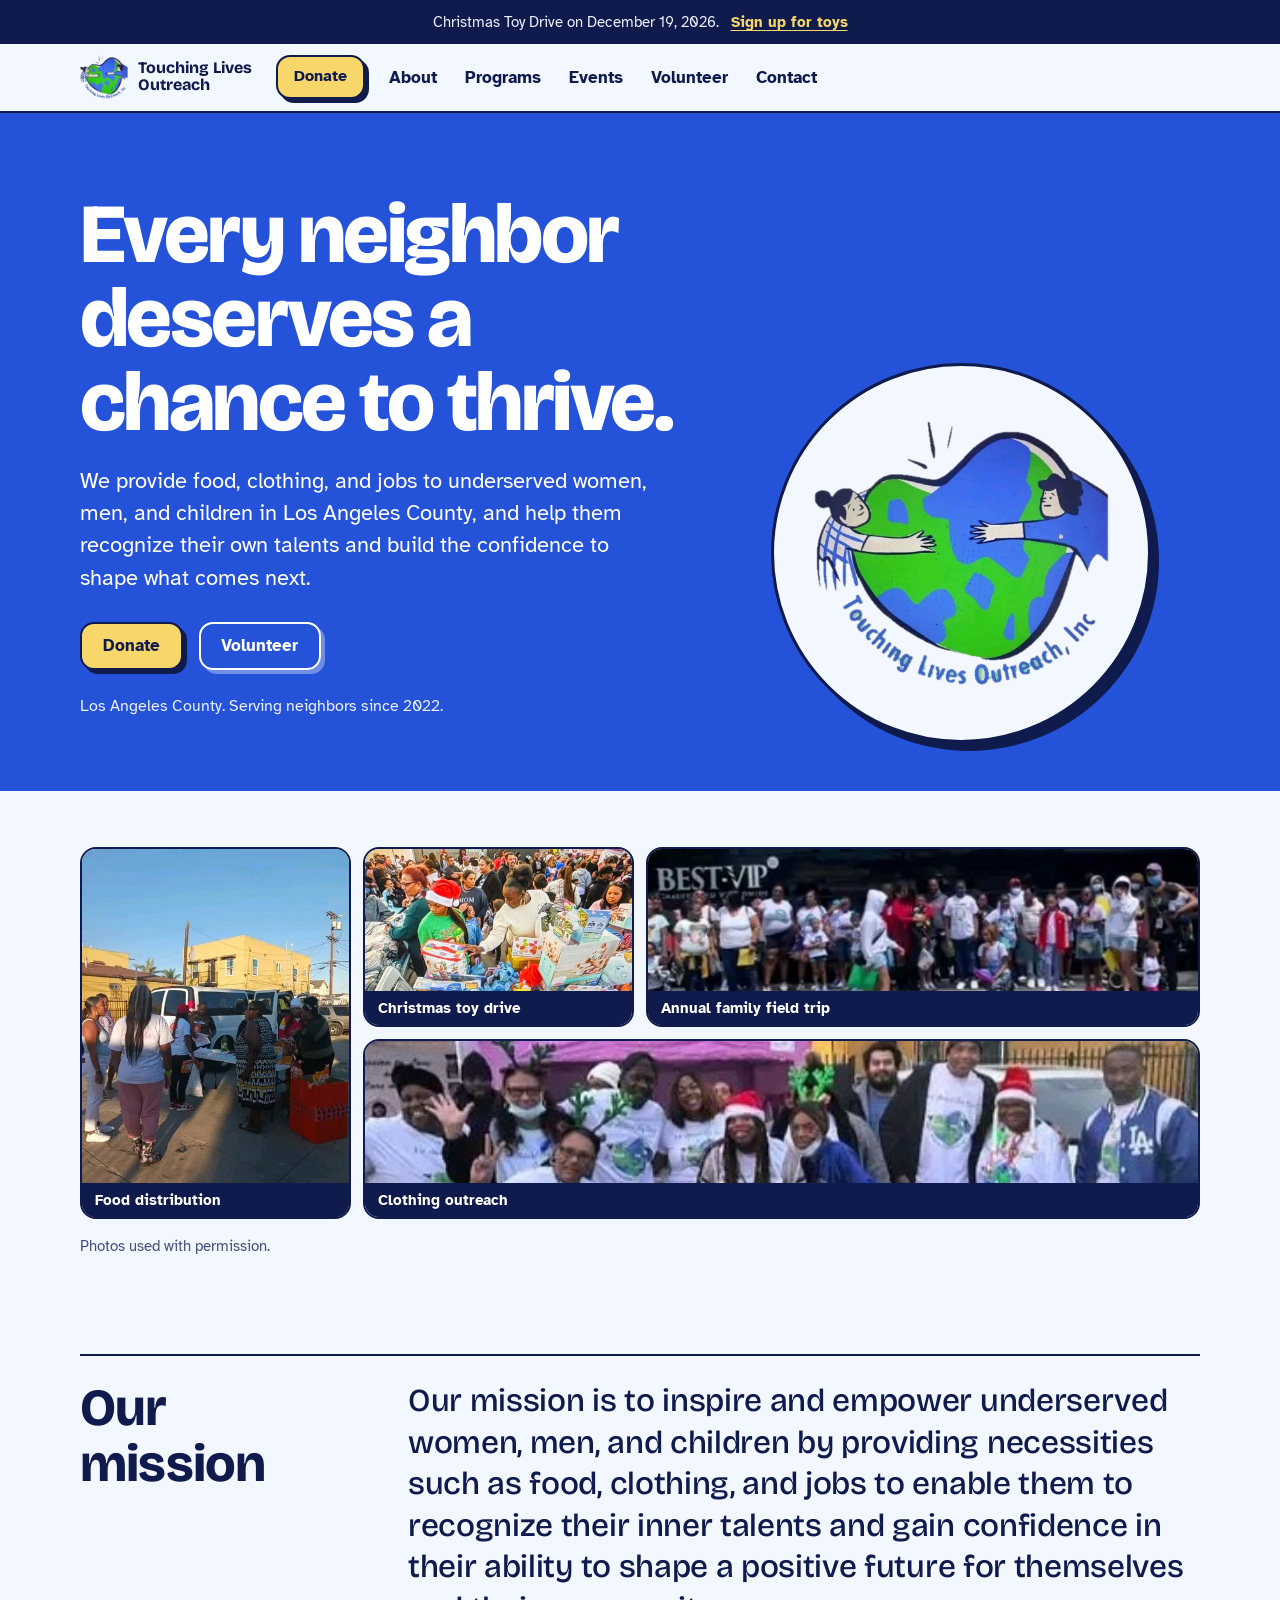
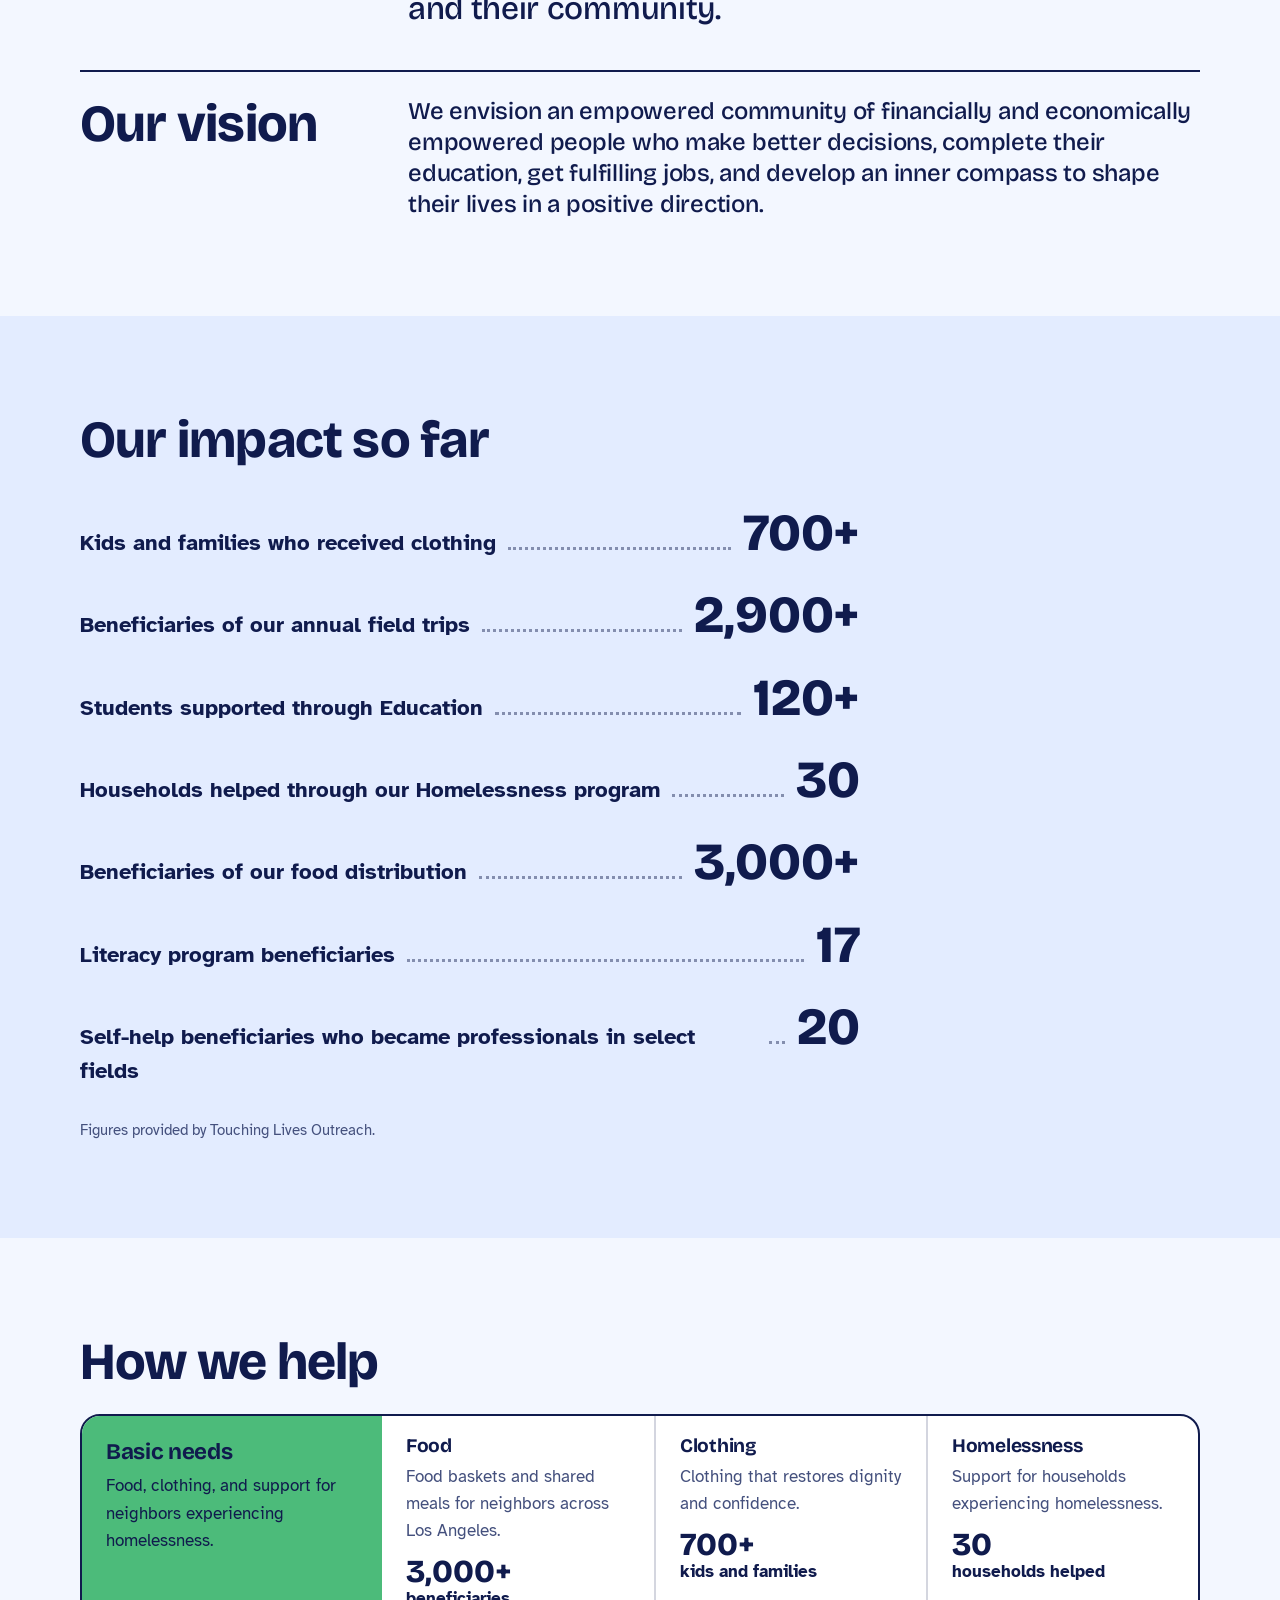
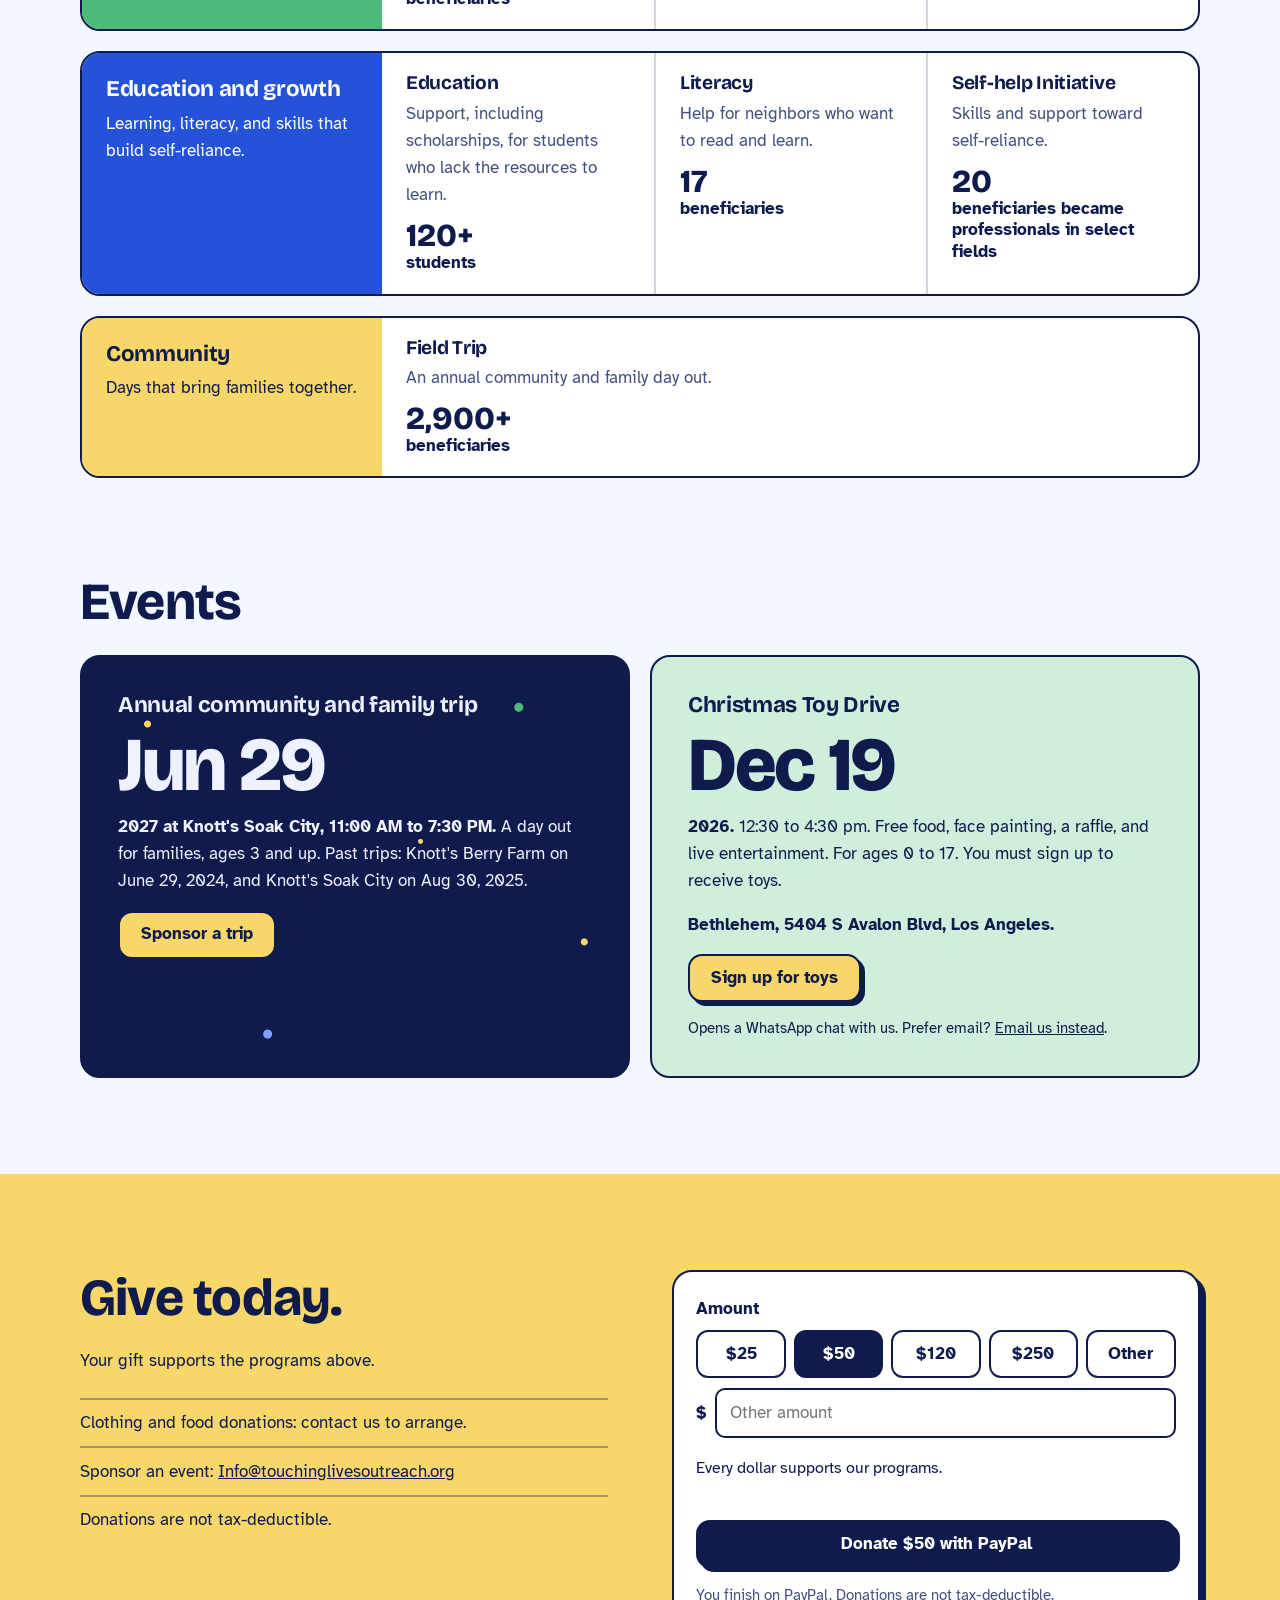
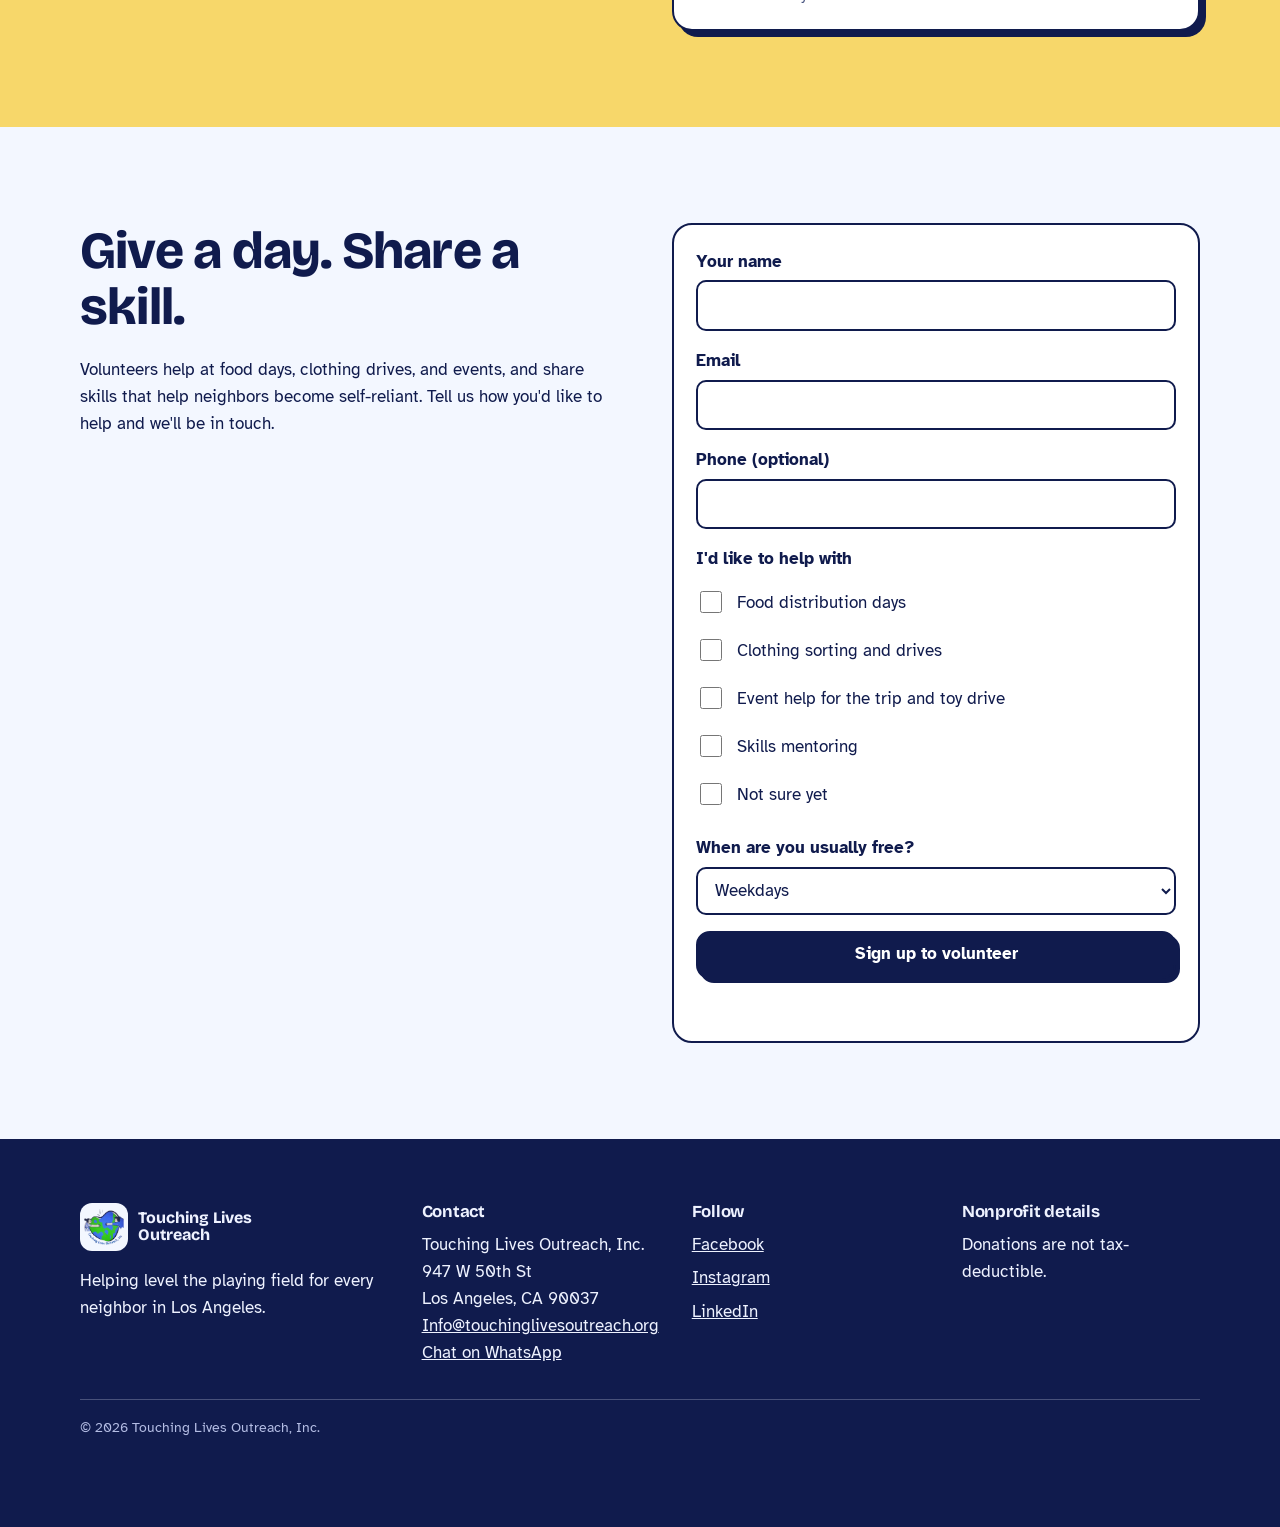
==== index.html @ 99ec26ab "update index.html" ====
<!DOCTYPE html>
<html lang="en">
<head>
<meta charset="utf-8">
<meta name="viewport" content="width=device-width, initial-scale=1, viewport-fit=cover">
<meta name="color-scheme" content="light dark">
<title>Touching Lives Outreach | Serving neighbors in Los Angeles County</title>
<meta name="description" content="Touching Lives Outreach provides food, clothing, education, and support to underserved women, men, and children in Los Angeles County.">
<link rel="preconnect" href="https://fonts.googleapis.com">
<link rel="preconnect" href="https://fonts.gstatic.com" crossorigin>
<link href="https://fonts.googleapis.com/css2?family=Atkinson+Hyperlegible:wght@400;700&family=Bricolage+Grotesque:opsz,wght@12..96,500..800&display=swap" rel="stylesheet">
<style>
/* ---------- Tokens ---------- */
:root{
  --bg:#F3F7FF;
  --surface:#FFFFFF;
  --surface-2:#E3ECFF;
  --ink:#101B4D;
  --muted:#44507D;
  --edge:#101B4D;
  --line:rgba(16,27,77,.18);
  --line-strong:rgba(16,27,77,.45);
  --focus:#101B4D;
  /* brand colors, fixed in both themes */
  --blue:#2452D9;
  --green:#4CBB7A;
  --yellow:#F7D76A;
  --navy:#101B4D;
  --on-dark:#EEF2FF;
  --logo:url("[data-uri]");
  box-sizing:border-box;
  padding-top:env(safe-area-inset-top,0px);
  padding-bottom:env(safe-area-inset-bottom,0px);
}
@media (prefers-color-scheme:dark){
  :root:not([data-theme="light"]){
    --bg:#0A1132;
    --surface:#121B47;
    --surface-2:#1A2558;
    --ink:#EEF2FF;
    --muted:#B4BDE4;
    --edge:rgba(238,242,255,.6);
    --line:rgba(238,242,255,.2);
    --line-strong:rgba(238,242,255,.5);
    --focus:#F7D76A;
  }
}
:root[data-theme="dark"]{
  --bg:#0A1132;
  --surface:#121B47;
  --surface-2:#1A2558;
  --ink:#EEF2FF;
  --muted:#B4BDE4;
  --edge:rgba(238,242,255,.6);
  --line:rgba(238,242,255,.2);
  --line-strong:rgba(238,242,255,.5);
  --focus:#F7D76A;
}

/* ---------- Base ---------- */
*,*::before,*::after{box-sizing:border-box}
html{
  background:#101B4D;
  scroll-padding-top:calc(env(safe-area-inset-top,0px) + 80px);
  scroll-behavior:smooth;
  -webkit-text-size-adjust:100%;
}
body{
  margin:0;
  background:var(--bg);
  color:var(--ink);
  font:400 1.0625rem/1.6 "Atkinson Hyperlegible",system-ui,-apple-system,"Segoe UI",Roboto,Helvetica,Arial,sans-serif;
  -webkit-font-smoothing:antialiased;
}
h1,h2,h3,h4{
  font-family:"Bricolage Grotesque","Atkinson Hyperlegible",system-ui,sans-serif;
  font-optical-sizing:auto;
  margin:0;
  line-height:1.08;
  letter-spacing:-.015em;
}
h1{font-weight:800;font-size:clamp(2.6rem,9vw,5.25rem);letter-spacing:-.03em;line-height:1}
h2{font-weight:750;font-size:clamp(2rem,5.5vw,3.25rem)}
h3{font-weight:700;font-size:1.4rem}
h4{font-weight:700;font-size:1.2rem}
p{margin:0 0 1rem}
a{color:inherit}
:focus-visible{outline:3px solid var(--focus);outline-offset:3px}
.hero :focus-visible,.footer :focus-visible,.campaign :focus-visible,.tile-trip :focus-visible{outline-color:var(--yellow)}
.wrap{width:min(1120px,100% - 2.5rem);margin-inline:auto}
.section{padding-block:clamp(3rem,8vw,6rem)}
.section > .wrap > h2{margin-bottom:1.5rem}
.caption{margin:.9rem 0 0;color:var(--muted);font-size:.95rem}
.skip{position:absolute;left:-999px;top:0;z-index:60;background:var(--yellow);color:var(--navy);padding:.6rem 1rem;font-weight:700}
.skip:focus{left:1rem;top:calc(env(safe-area-inset-top,0px) + .5rem)}

/* placeholder marker (toggle at bottom-left) */
body.show-ph .ph{outline:2px dashed #B36B00;outline-offset:3px}

/* ---------- Buttons ---------- */
.btn{
  display:inline-flex;align-items:center;justify-content:center;
  min-height:48px;padding:.65rem 1.3rem;
  border:2px solid var(--navy);border-radius:14px;
  background:var(--yellow);color:var(--navy);
  font:700 1.05rem/1.1 "Atkinson Hyperlegible",system-ui,sans-serif;
  text-decoration:none;cursor:pointer;
  box-shadow:4px 4px 0 var(--navy);
  transition:transform .12s,box-shadow .12s;
}
.btn:hover{transform:translate(2px,2px);box-shadow:2px 2px 0 var(--navy)}
.btn:active{transform:translate(4px,4px);box-shadow:0 0 0 var(--navy)}
.btn-sm{min-height:44px;padding:.5rem 1rem;font-size:1rem}
.btn-ghost{background:transparent;color:#fff;border-color:#fff;box-shadow:4px 4px 0 rgba(255,255,255,.35)}
.btn-ghost:hover{box-shadow:2px 2px 0 rgba(255,255,255,.35)}
.btn-navy{background:var(--navy);color:#fff}
.btn-full{width:100%}
.btn[disabled]{opacity:.55;cursor:not-allowed;box-shadow:none;transform:none}
@media (prefers-reduced-motion:reduce){
  html{scroll-behavior:auto}
  .btn{transition:none}
}

/* ---------- Campaign bar + header ---------- */
.campaign{background:var(--navy);color:var(--on-dark);font-size:.95rem}
.campaign .wrap{padding-block:.6rem;display:flex;flex-wrap:wrap;gap:.25rem .75rem;justify-content:center;text-align:center}
.campaign a{color:var(--yellow);font-weight:700;text-underline-offset:3px}

.site-header{position:sticky;top:env(safe-area-inset-top,0px);z-index:20;background:var(--bg);border-bottom:2px solid var(--edge)}
.bar{display:flex;flex-wrap:wrap;align-items:center;gap:.6rem;padding-block:.6rem}
.brand{display:flex;align-items:center;gap:.6rem;margin-right:auto;text-decoration:none;font-family:"Bricolage Grotesque","Atkinson Hyperlegible",system-ui,sans-serif;font-weight:750;font-size:1rem;line-height:1.05}
.menu{min-height:44px;min-width:44px;padding:0 .9rem;border:2px solid var(--edge);border-radius:12px;background:transparent;color:var(--ink);font:700 .95rem "Atkinson Hyperlegible",system-ui,sans-serif;cursor:pointer}
.nav{display:none;order:5;flex-basis:100%;flex-direction:column;padding:.4rem 0 .8rem}
.site-header.open .nav{display:flex}
.nav a{padding:.75rem 0;border-top:1px solid var(--line);font-weight:700;text-decoration:none}
@media (min-width:900px){
  .bar{flex-wrap:nowrap;gap:1.5rem}
  .brand{margin-right:0}
  .menu{display:none}
  .nav{display:flex;flex-direction:row;order:0;flex-basis:auto;gap:1.75rem;padding:0;margin-right:auto}
  .nav a{border:0;padding:.4rem 0}
  .nav a:hover{text-decoration:underline;text-underline-offset:6px}
}

/* ---------- Hero ---------- */
.hero{background:var(--blue);color:#fff;padding-top:clamp(2.5rem,7vw,5rem);overflow:hidden}
.hero-grid{display:grid;gap:2rem;align-items:end}
.lead{font-size:clamp(1.125rem,2.4vw,1.35rem);line-height:1.5;max-width:36rem;margin:1.25rem 0 0}
.cta-row{display:flex;flex-wrap:wrap;gap:1rem;margin-top:1.75rem}
.hero-meta{margin:1.5rem 0 0;font-size:.98rem;opacity:.92}
.hero-art{width:min(100%,460px);margin-inline:auto}
.logo-mark{display:block;flex:none;width:48px;height:48px;background:var(--logo) center/contain no-repeat}
.logo-mark.on-dark{background-color:#F3F7FF;border-radius:12px;background-size:84%}
.hero-art{padding-bottom:clamp(2rem,6vw,3rem)}
.logo-badge{width:min(100%,380px);aspect-ratio:1;border-radius:50%;border:3px solid var(--navy);box-shadow:8px 8px 0 var(--navy);background:#F3F7FF var(--logo) center/80% no-repeat;margin-inline:auto}
@media (min-width:900px){.logo-badge{margin-inline:0}}
@media (min-width:900px){
  .hero-grid{grid-template-columns:1.2fr .8fr;gap:3rem}
  .hero-copy{padding-bottom:4.5rem}
  .hero-art{margin-inline:0;justify-self:end}
}

/* ---------- Photo mosaic ---------- */
.strip{padding-block:clamp(2rem,5vw,3.5rem) 0}
.mosaic{display:grid;gap:.75rem;grid-template-columns:repeat(2,1fr);grid-auto-rows:150px;grid-auto-flow:dense}
.shot{margin:0;padding:1rem;display:flex;align-items:flex-end;border:2px solid var(--edge);border-radius:16px;font-weight:700;line-height:1.2;color:var(--navy);background-color:#E3ECFF;background-image:repeating-linear-gradient(135deg,rgba(16,27,77,.08) 0 10px,transparent 10px 20px)}
.s1{grid-row:span 2;background-color:#CFEFDC}
.s2{background-color:#CFDDFF}
.s3{grid-column:span 2;background-color:#FBEBA9}
.s4{background-color:#E3ECFF}
@media (min-width:900px){
  .mosaic{grid-template-columns:repeat(4,1fr);grid-auto-rows:180px}
  .s4{grid-column:span 3}
}

.photo{padding:0;overflow:hidden;position:relative;background-image:none}
.photo img{width:100%;height:100%;object-fit:cover;display:block}
.photo figcaption{position:absolute;left:0;right:0;bottom:0;padding:.5rem .8rem;background:var(--navy);color:#fff;font-size:.95rem}
.btn[aria-disabled="true"]{opacity:.55;pointer-events:none}
.status .btn{margin:.35rem .35rem 0 0}
.group-list .stat{margin:.75rem 0 0;color:var(--ink);font-weight:700;line-height:1.25}
.group-list .stat strong{display:block;font-family:"Bricolage Grotesque","Atkinson Hyperlegible",system-ui,sans-serif;font-weight:800;font-size:2rem;line-height:1}
/* ---------- Mission and vision ---------- */
.mv{display:grid;gap:1rem;border-top:2px solid var(--edge);padding-top:1.5rem}
.mv + .mv{margin-top:2.5rem}
.mv-text{margin:0;max-width:34em;font-family:"Bricolage Grotesque","Atkinson Hyperlegible",system-ui,sans-serif;font-weight:500;font-size:clamp(1.35rem,3vw,2rem);line-height:1.3;letter-spacing:-.01em}
.mv.small .mv-text{font-size:clamp(1.15rem,2.4vw,1.5rem)}
@media (min-width:900px){.mv{grid-template-columns:minmax(200px,280px) 1fr;gap:3rem}}

/* ---------- Impact ledger ---------- */
.impact{background:var(--surface-2)}
.ledger{margin:0;padding:0;max-width:780px}
.ledger .row{display:flex;align-items:baseline;gap:.75rem;padding:.9rem 0}
.ledger dt{order:1;font-size:clamp(1.05rem,2.4vw,1.35rem);font-weight:700}
.ledger .row::after{content:"";order:2;flex:1;min-width:1rem;border-bottom:3px dotted var(--line-strong)}
.ledger dd{order:3;margin:0;font-family:"Bricolage Grotesque","Atkinson Hyperlegible",system-ui,sans-serif;font-weight:800;font-size:clamp(2rem,6vw,3.25rem);line-height:1}

/* ---------- Programs ---------- */
.group{display:grid;border:2px solid var(--edge);border-radius:20px;overflow:hidden;background:var(--surface);margin-top:1.25rem}
.group-head{padding:1.5rem;background:var(--green);color:var(--navy)}
.group-head p{margin:.5rem 0 0}
.group.blue .group-head{background:var(--blue);color:#fff}
.group.yellow .group-head{background:var(--yellow);color:var(--navy)}
.group-list{list-style:none;margin:0;padding:0;display:grid}
.group-list li{padding:1.25rem 1.5rem}
.group-list li + li{border-top:2px solid var(--line)}
.group-list h4{margin-bottom:.35rem}
.group-list p{margin:0;color:var(--muted)}
@media (min-width:900px){
  .group{grid-template-columns:minmax(230px,300px) 1fr}
  .group-list{grid-template-columns:repeat(var(--n,3),1fr)}
  .group-list li + li{border-top:0;border-left:2px solid var(--line)}
}

/* ---------- Events ---------- */
.events-grid{display:grid;gap:1.25rem}
@media (min-width:900px){.events-grid{grid-template-columns:1fr 1fr}}
.tile{border:2px solid var(--edge);border-radius:20px;padding:clamp(1.4rem,3vw,2.25rem)}
.tile h3{margin-bottom:.75rem}
.tile-trip{
  background-color:var(--navy);color:var(--on-dark);
  background-image:
    radial-gradient(circle at 12% 16%,#F7D76A 0 3px,transparent 4px),
    radial-gradient(circle at 80% 12%,#4CBB7A 0 4px,transparent 5px),
    radial-gradient(circle at 92% 68%,#F7D76A 0 3px,transparent 4px),
    radial-gradient(circle at 34% 90%,#7EA2FF 0 4px,transparent 5px),
    radial-gradient(circle at 62% 44%,#F7D76A 0 2px,transparent 3px);
}
.tile-toy{background:#CFEFDC;color:var(--navy)}
.date{font-family:"Bricolage Grotesque","Atkinson Hyperlegible",system-ui,sans-serif;font-weight:800;font-size:clamp(3rem,10vw,4.75rem);line-height:.95;margin:0 0 .75rem;letter-spacing:-.03em}
.tile .status{color:inherit}

/* ---------- Give ---------- */
.give{background:var(--yellow);color:var(--navy)}
.give-grid{display:grid;gap:2.5rem}
.give .prose{max-width:34rem}
.ways{margin:1.5rem 0 0;padding:0;list-style:none;display:grid;gap:.6rem;max-width:34rem}
.ways li{padding-top:.6rem;border-top:2px solid rgba(16,27,77,.35)}
.card{background:#fff;color:var(--navy);border:2px solid var(--navy);border-radius:20px;padding:1.4rem;box-shadow:6px 6px 0 var(--navy)}
fieldset{border:0;margin:0 0 1.1rem;padding:0;min-width:0}
legend{padding:0;margin-bottom:.5rem;font-weight:700}
.choices{display:grid;gap:.5rem}
.freq{grid-template-columns:1fr 1fr}
.amts{grid-template-columns:repeat(2,1fr)}
@media (min-width:420px){.amts{grid-template-columns:repeat(5,1fr)}}
.choice{position:relative}
.choice input{position:absolute;opacity:0;pointer-events:none}
.choice label{display:flex;align-items:center;justify-content:center;min-height:48px;padding:0 .5rem;border:2px solid var(--navy);border-radius:12px;background:#fff;font-weight:700;text-align:center;cursor:pointer}
.choice input:checked + label{background:var(--navy);color:#fff}
.choice input:focus-visible + label{outline:3px solid var(--blue);outline-offset:3px}
.custom{display:flex;align-items:center;gap:.5rem;margin-top:.6rem}
.custom span{font-weight:700}
.input{width:100%;min-height:48px;padding:.6rem .8rem;border:2px solid var(--edge);border-radius:10px;background:var(--surface);color:var(--ink);font:inherit}
.card .input{background:#fff;color:var(--navy);border-color:var(--navy)}
.impact-line{margin:0 0 1.1rem;min-height:3em;font-size:.98rem}
.status{margin:.9rem 0 0;font-weight:700;min-height:1.5em}
@media (min-width:900px){.give-grid{grid-template-columns:1fr 1fr;gap:4rem;align-items:start}}

/* ---------- Volunteer ---------- */
.vol-grid{display:grid;gap:2rem}
.vcard{background:var(--surface);border:2px solid var(--edge);border-radius:20px;padding:1.4rem}
.field{display:grid;gap:.35rem;margin-bottom:1rem}
.field label{font-weight:700}
.checks{display:grid;gap:.25rem}
.check{display:flex;align-items:center;gap:.7rem;min-height:44px}
.check input{width:22px;height:22px;accent-color:var(--blue);flex:none}
@media (min-width:900px){.vol-grid{grid-template-columns:1fr 1fr;gap:4rem;align-items:start}}

/* ---------- Footer ---------- */
.footer{background:var(--navy);color:var(--on-dark);padding:clamp(2.5rem,6vw,4rem) 0 5.5rem}
.fgrid{display:grid;gap:2rem}
.footer h3{font-size:1.05rem;margin-bottom:.6rem}
.footer a{color:var(--on-dark)}
.footer address{font-style:normal}
.footer ul{list-style:none;margin:0;padding:0;display:grid;gap:.4rem}
.footer p{margin:0 0 .5rem}
.fine{margin-top:2rem;padding-top:1rem;border-top:1px solid rgba(238,242,255,.25);font-size:.9rem;color:#B4BDE4}
@media (min-width:800px){.fgrid{grid-template-columns:1.3fr 1fr 1fr 1fr}}

/* ---------- Prototype toggle ---------- */
.proto{position:fixed;left:1rem;bottom:calc(1rem + env(safe-area-inset-bottom,0px));z-index:40;min-height:44px;padding:.4rem 1rem;border:2px solid var(--navy);border-radius:999px;background:#fff;color:var(--navy);font:700 .9rem "Atkinson Hyperlegible",system-ui,sans-serif;box-shadow:3px 3px 0 var(--navy);cursor:pointer}
.proto[aria-pressed="true"]{background:var(--yellow)}
.proto:focus-visible{outline-color:var(--blue)}
</style>
<link rel="canonical" href="https://touchinglivesoutreach.org/">
<meta name="theme-color" content="#2452D9">
<link rel="icon" href="/favicon.png" type="image/png">
<link rel="apple-touch-icon" href="/apple-touch-icon.png">
<meta property="og:type" content="website">
<meta property="og:site_name" content="Touching Lives Outreach">
<meta property="og:title" content="Touching Lives Outreach | Serving neighbors in Los Angeles County">
<meta property="og:description" content="Food, clothing, education, and support for underserved women, men, and children in Los Angeles County.">
<meta property="og:url" content="https://touchinglivesoutreach.org/">
<meta property="og:image" content="https://touchinglivesoutreach.org/og-image.jpg">
<meta property="og:image:width" content="1200">
<meta property="og:image:height" content="630">
<meta name="twitter:card" content="summary_large_image">
<script type="application/ld+json">{"@context":"https://schema.org","@type":"NGO","name":"Touching Lives Outreach, Inc.","url":"https://touchinglivesoutreach.org/","logo":"https://touchinglivesoutreach.org/logo.png","email":"Info@touchinglivesoutreach.org","foundingDate":"2022-03-02","address":{"@type":"PostalAddress","streetAddress":"947 W 50th St","addressLocality":"Los Angeles","addressRegion":"CA","postalCode":"90037","addressCountry":"US"},"sameAs":["https://www.facebook.com/Touching-Lives-Outreach-105141078954327/","https://www.instagram.com/touchinglivesorgoutreach/","https://www.linkedin.com/company/82982426/"]}</script>
</head>
<body>
<a class="skip" href="#main">Skip to content</a>


<div class="campaign">
  <div class="wrap"><span>Christmas Toy Drive on December 19, 2026.</span> <a href="#events">Sign up for toys</a></div>
</div>

<header class="site-header" id="siteHeader">
  <div class="wrap bar">
    <a class="brand" href="#top" aria-label="Touching Lives Outreach, home">
      <span class="logo-mark" aria-hidden="true"></span>
      <span>Touching Lives<br>Outreach</span>
    </a>
    <a class="btn btn-sm" href="#give">Donate</a>
    <button class="menu" type="button" aria-expanded="false" aria-controls="nav">Menu</button>
    <nav class="nav" id="nav" aria-label="Main">
      <a href="#mission">About</a>
      <a href="#programs">Programs</a>
      <a href="#events">Events</a>
      <a href="#volunteer">Volunteer</a>
      <a href="#contact">Contact</a>
    </nav>
  </div>
</header>

<main id="main">

  <section class="hero" id="top">
    <div class="wrap hero-grid">
      <div class="hero-copy">
        <h1>Every neighbor deserves a chance to thrive.</h1>
        <p class="lead">We provide food, clothing, and jobs to underserved women, men, and children in Los Angeles County, and help them recognize their own talents and build the confidence to shape what comes next.</p>
        <div class="cta-row">
          <a class="btn" href="#give">Donate</a>
          <a class="btn btn-ghost" href="#volunteer">Volunteer</a>
        </div>
        <p class="hero-meta">Los Angeles County. Serving neighbors since 2022.</p>
      </div>
      <div class="hero-art"><div class="logo-badge" role="img" aria-label="Touching Lives Outreach, Inc. logo: two figures hugging the globe"></div></div>
    </div>
  </section>

  <section class="strip" aria-label="Photos from the community">
    <div class="wrap">
      <div class="mosaic">
        <figure class="shot s1 photo"><img src="[data-uri]" alt="Volunteers handing out food to neighbors at a street distribution"><figcaption>Food distribution</figcaption></figure>
        <figure class="shot s2 photo"><img src="[data-uri]" alt="Volunteers and families at tables of toys and gifts during the Christmas toy drive" style="object-position:50% 35%"><figcaption>Christmas toy drive</figcaption></figure>
        <figure class="shot s3 photo"><img src="[data-uri]" alt="Families gathered in front of a coach bus before the annual field trip" style="object-position:50% 80%"><figcaption>Annual family field trip</figcaption></figure>
        <figure class="shot s4 photo"><img src="[data-uri]" alt="Volunteers in matching Touching Lives Outreach shirts smiling together at an outreach event" style="object-position:50% 38%"><figcaption>Clothing outreach</figcaption></figure>
      </div>
      <p class="caption">Photos used with permission.</p>
    </div>
  </section>

  <section class="section" id="mission">
    <div class="wrap">
      <article class="mv">
        <h2>Our mission</h2>
        <p class="mv-text">Our mission is to inspire and empower underserved women, men, and children by providing necessities such as food, clothing, and jobs to enable them to recognize their inner talents and gain confidence in their ability to shape a positive future for themselves and their community.</p>
      </article>
      <article class="mv small">
        <h2>Our vision</h2>
        <p class="mv-text">We envision an empowered community of financially and economically empowered people who make better decisions, complete their education, get fulfilling jobs, and develop an inner compass to shape their lives in a positive direction.</p>
      </article>
    </div>
  </section>

  <section class="section impact" id="impact">
    <div class="wrap">
      <h2>Our impact so far</h2>
      <dl class="ledger">
        <div class="row"><dt>Kids and families who received clothing</dt><dd>700+</dd></div>
        <div class="row"><dt>Beneficiaries of our annual field trips</dt><dd>2,900+</dd></div>
        <div class="row"><dt>Students supported through Education</dt><dd>120+</dd></div>
        <div class="row"><dt>Households helped through our Homelessness program</dt><dd>30</dd></div>
        <div class="row"><dt>Beneficiaries of our food distribution</dt><dd>3,000+</dd></div>
        <div class="row"><dt>Literacy program beneficiaries</dt><dd>17</dd></div>
        <div class="row"><dt>Self-help beneficiaries who became professionals in select fields</dt><dd>20</dd></div>
      </dl>
      <p class="caption">Figures provided by Touching Lives Outreach.</p>
    </div>
  </section>

  <section class="section" id="programs">
    <div class="wrap">
      <h2>How we help</h2>
      

      <div class="group">
        <div class="group-head">
          <h3>Basic needs</h3>
          <p>Food, clothing, and support for neighbors experiencing homelessness.</p>
        </div>
        <ul class="group-list" style="--n:3">
          <li><h4>Food</h4><p>Food baskets and shared meals for neighbors across Los Angeles.</p><p class="stat"><strong>3,000+</strong>beneficiaries</p></li>
          <li><h4>Clothing</h4><p>Clothing that restores dignity and confidence.</p><p class="stat"><strong>700+</strong>kids and families</p></li>
          <li><h4>Homelessness</h4><p>Support for households experiencing homelessness.</p><p class="stat"><strong>30</strong>households helped</p></li>
        </ul>
      </div>

      <div class="group blue">
        <div class="group-head">
          <h3>Education and growth</h3>
          <p>Learning, literacy, and skills that build self-reliance.</p>
        </div>
        <ul class="group-list" style="--n:3">
          <li><h4>Education</h4><p>Support, including scholarships, for students who lack the resources to learn.</p><p class="stat"><strong>120+</strong>students</p></li>
          <li><h4>Literacy</h4><p>Help for neighbors who want to read and learn.</p><p class="stat"><strong>17</strong>beneficiaries</p></li>
          <li><h4>Self-help Initiative</h4><p>Skills and support toward self-reliance.</p><p class="stat"><strong>20</strong>beneficiaries became professionals in select fields</p></li>
        </ul>
      </div>

      <div class="group yellow">
        <div class="group-head">
          <h3>Community</h3>
          <p>Days that bring families together.</p>
        </div>
        <ul class="group-list" style="--n:1">
          <li><h4>Field Trip</h4><p>An annual community and family day out.</p><p class="stat"><strong>2,900+</strong>beneficiaries</p></li>
        </ul>
      </div>
    </div>
  </section>

  <section class="section" id="events" style="padding-top:0">
    <div class="wrap">
      <h2>Events</h2>
      <div class="events-grid">
        <article class="tile tile-trip">
          <h3>Annual community and family trip</h3>
          <p class="date">Jun 29</p>
          <p><strong>2027 at Knott's Soak City, 11:00 AM to 7:30 PM.</strong> A day out for families, ages 3 and up. Past trips: Knott's Berry Farm on June 29, 2024, and Knott's Soak City on Aug 30, 2025.</p>
          <a class="btn" href="#give">Sponsor a trip</a>
        </article>
        <article class="tile tile-toy">
          <h3>Christmas Toy Drive</h3>
          <p class="date">Dec 19</p>
          <p><strong>2026.</strong> 12:30 to 4:30 pm. Free food, face painting, a raffle, and live entertainment. For ages 0 to 17. You must sign up to receive toys.</p>
          <p><strong>Bethlehem, 5404 S Avalon Blvd, Los Angeles.</strong></p>
          <a class="btn" id="toyBtn" href="#">Sign up for toys</a>
          <p class="caption" style="color:inherit">Opens a WhatsApp chat with us. Prefer email? <a id="toyMail" href="#">Email us instead</a>.</p>
        </article>
      </div>
    </div>
  </section>

  <section class="section give" id="give">
    <div class="wrap give-grid">
      <div>
        <h2>Give today.</h2>
        <p class="prose" style="margin-top:1.25rem">Your gift supports the programs above.</p>
        <ul class="ways">
          <li>Clothing and food donations: contact us to arrange.</li>
          <li>Sponsor an event: <a href="mailto:Info@touchinglivesoutreach.org">Info@touchinglivesoutreach.org</a></li>
          <li>Donations are not tax-deductible.</li>
        </ul>
      </div>

      <form class="card" id="giveForm" novalidate>
        <fieldset>
          <legend>Amount</legend>
          <div class="choices amts">
            <div class="choice"><input type="radio" name="amount" id="a-25" value="25"><label for="a-25">$25</label></div>
            <div class="choice"><input type="radio" name="amount" id="a-50" value="50" checked><label for="a-50">$50</label></div>
            <div class="choice"><input type="radio" name="amount" id="a-120" value="120"><label for="a-120">$120</label></div>
            <div class="choice"><input type="radio" name="amount" id="a-250" value="250"><label for="a-250">$250</label></div>
            <div class="choice"><input type="radio" name="amount" id="a-other" value="other"><label for="a-other">Other</label></div>
          </div>
          <div class="custom">
            <span aria-hidden="true">$</span>
            <input class="input" id="custom" type="number" inputmode="decimal" min="1" step="any" placeholder="Other amount" aria-label="Other amount in dollars">
          </div>
        </fieldset>
        <p class="impact-line" id="giveImpact"></p>
        <a class="btn btn-navy btn-full" id="giveBtn" href="#" target="_blank" rel="noopener">Donate with PayPal</a>
        <p class="caption">You finish on PayPal. Donations are not tax-deductible.</p>
      </form>
    </div>
  </section>

  <section class="section" id="volunteer">
    <div class="wrap vol-grid">
      <div>
        <h2>Give a day. Share a skill.</h2>
        <p style="margin-top:1.25rem;max-width:34rem">Volunteers help at food days, clothing drives, and events, and share skills that help neighbors become self-reliant. Tell us how you'd like to help and we'll be in touch.</p>
        
      </div>

      <form class="vcard" id="volForm">
        <div class="field">
          <label for="v-name">Your name</label>
          <input class="input" id="v-name" name="name" type="text" autocomplete="name" required>
        </div>
        <div class="field">
          <label for="v-email">Email</label>
          <input class="input" id="v-email" name="email" type="email" autocomplete="email" required>
        </div>
        <div class="field">
          <label for="v-phone">Phone (optional)</label>
          <input class="input" id="v-phone" name="phone" type="tel" autocomplete="tel">
        </div>
        <fieldset>
          <legend>I'd like to help with</legend>
          <div class="checks">
            <label class="check"><input type="checkbox" name="role" value="food"> Food distribution days</label>
            <label class="check"><input type="checkbox" name="role" value="clothing"> Clothing sorting and drives</label>
            <label class="check"><input type="checkbox" name="role" value="events"> Event help for the trip and toy drive</label>
            <label class="check"><input type="checkbox" name="role" value="skills"> Skills mentoring</label>
            <label class="check"><input type="checkbox" name="role" value="unsure"> Not sure yet</label>
          </div>
        </fieldset>
        <div class="field">
          <label for="v-when">When are you usually free?</label>
          <select class="input" id="v-when" name="when">
            <option>Weekdays</option>
            <option>Weekday evenings</option>
            <option>Weekends</option>
            <option>It varies</option>
          </select>
        </div>
        <button class="btn btn-navy btn-full" type="submit">Sign up to volunteer</button>
        <p class="status" id="volStatus" role="status"></p>
      </form>
    </div>
  </section>

</main>

<footer class="footer" id="contact">
  <div class="wrap fgrid">
    <div>
      <a class="brand" href="#top" aria-label="Touching Lives Outreach, back to top">
        <span class="logo-mark on-dark" aria-hidden="true"></span>
        <span>Touching Lives<br>Outreach</span>
      </a>
      <p style="margin-top:1rem;max-width:22rem">Helping level the playing field for every neighbor in Los Angeles.</p>
    </div>
    <div>
      <h3>Contact</h3>
      <address>
        Touching Lives Outreach, Inc.<br>
        947 W 50th St<br>
        Los Angeles, CA 90037<br>
        <a href="mailto:Info@touchinglivesoutreach.org">Info@touchinglivesoutreach.org</a><br>
        <a href="https://wa.me/19096828810" target="_blank" rel="noopener">Chat on WhatsApp</a>
      </address>
    </div>
    <div>
      <h3>Follow</h3>
      <ul>
        <li><a href="https://www.facebook.com/Touching-Lives-Outreach-105141078954327/" target="_blank" rel="noopener noreferrer">Facebook</a></li>
        <li><a href="https://www.instagram.com/touchinglivesorgoutreach/" target="_blank" rel="noopener noreferrer">Instagram</a></li>
        <li><a href="https://www.linkedin.com/company/82982426/" target="_blank" rel="noopener noreferrer">LinkedIn</a></li>
      </ul>
    </div>
    <div>
      <h3>Nonprofit details</h3>
      
      <p>Donations are not tax-deductible.</p>
    </div>
  </div>
  <div class="wrap fine">&copy; 2026 Touching Lives Outreach, Inc.</div>
</footer>


<script>
(function(){
  var $ = function(s, r){ return (r || document).querySelector(s); };
  var $$ = function(s, r){ return Array.prototype.slice.call((r || document).querySelectorAll(s)); };

  /* mobile menu */
  var header = $("#siteHeader"), menuBtn = $(".menu");
  menuBtn.addEventListener("click", function(){
    var open = header.classList.toggle("open");
    menuBtn.setAttribute("aria-expanded", open ? "true" : "false");
  });
  $$("#nav a").forEach(function(a){
    a.addEventListener("click", function(){
      header.classList.remove("open");
      menuBtn.setAttribute("aria-expanded", "false");
    });
  });


  /* settings: WHATSAPP = digits only with country code (needed for WhatsApp links) */
  var PAYPAL="https://paypal.me/Temika394", EMAIL="Info@touchinglivesoutreach.org", WHATSAPP="19096828810";
  function links(subject,body){
    return {mail:"mailto:"+EMAIL+"?subject="+encodeURIComponent(subject)+"&body="+encodeURIComponent(body),
            wa:WHATSAPP?"https://wa.me/"+WHATSAPP+"?text="+encodeURIComponent(body):""};
  }
  function esc(s){return s.replace(/&/g,"&amp;");}

  /* donation form: hands off to PayPal */
  var form=$("#giveForm"), btn=$("#giveBtn"), impactEl=$("#giveImpact"), custom=$("#custom");
  function selected(){return form.querySelector("input[name=amount]:checked");}
  function fmt(n){return Math.round(n)===n?String(n):n.toFixed(2);}
  function amount(){
    var s=selected(); if(!s) return null;
    if(s.value==="other"){var v=parseFloat(custom.value); return v>0?v:null;}
    return Number(s.value);
  }
  function update(){
    var a=amount(), s=selected();
    impactEl.textContent=s.value==="120"?"Can cover a child's education, meals for days, or clothes for a child.":"Every dollar supports our programs.";
    if(a){btn.textContent="Donate $"+fmt(a)+" with PayPal"; btn.href=PAYPAL+"/"+fmt(a)+"USD"; btn.removeAttribute("aria-disabled");}
    else{btn.textContent="Enter an amount"; btn.removeAttribute("href"); btn.setAttribute("aria-disabled","true");}
  }
  form.addEventListener("change",function(e){if(e.target.id==="a-other")custom.focus(); update();});
  custom.addEventListener("input",function(){$("#a-other").checked=true; update();});
  form.addEventListener("submit",function(e){e.preventDefault();});
  update();

  /* volunteer form: builds a message, then offers email or WhatsApp */
  $("#volForm").addEventListener("submit",function(e){
    e.preventDefault();
    var roles=$$("input[name=role]:checked",e.target).map(function(c){return c.parentNode.textContent.trim();}).join(", ")||"Not sure yet";
    var body="Hi Touching Lives Outreach, I'd like to volunteer.\nName: "+$("#v-name").value+"\nEmail: "+$("#v-email").value+"\nPhone: "+($("#v-phone").value||"-")+"\nInterested in: "+roles+"\nUsually free: "+$("#v-when").value;
    var l=links("Volunteer sign-up",body);
    $("#volStatus").innerHTML='Almost done. Send your details to us: <a class="btn btn-sm" href="'+esc(l.mail)+'">By email</a>'+(l.wa?'<a class="btn btn-sm" href="'+esc(l.wa)+'" target="_blank" rel="noopener">On WhatsApp</a>':'');
  });

  /* toy drive sign-up: opens WhatsApp (email if no number is set yet) */
  var tl=links("Christmas Toy Drive sign-up","Hi Touching Lives Outreach, I'd like to sign up for the Christmas Toy Drive on December 19, 2026.\nParent or guardian name: \nNumber of children: \nAges (0-17): ");
  $("#toyMail").href=tl.mail;
  $("#toyBtn").href=tl.wa||tl.mail;
  if(tl.wa){$("#toyBtn").target="_blank"; $("#toyBtn").rel="noopener";}
  })();
</script>
</body>
</html>
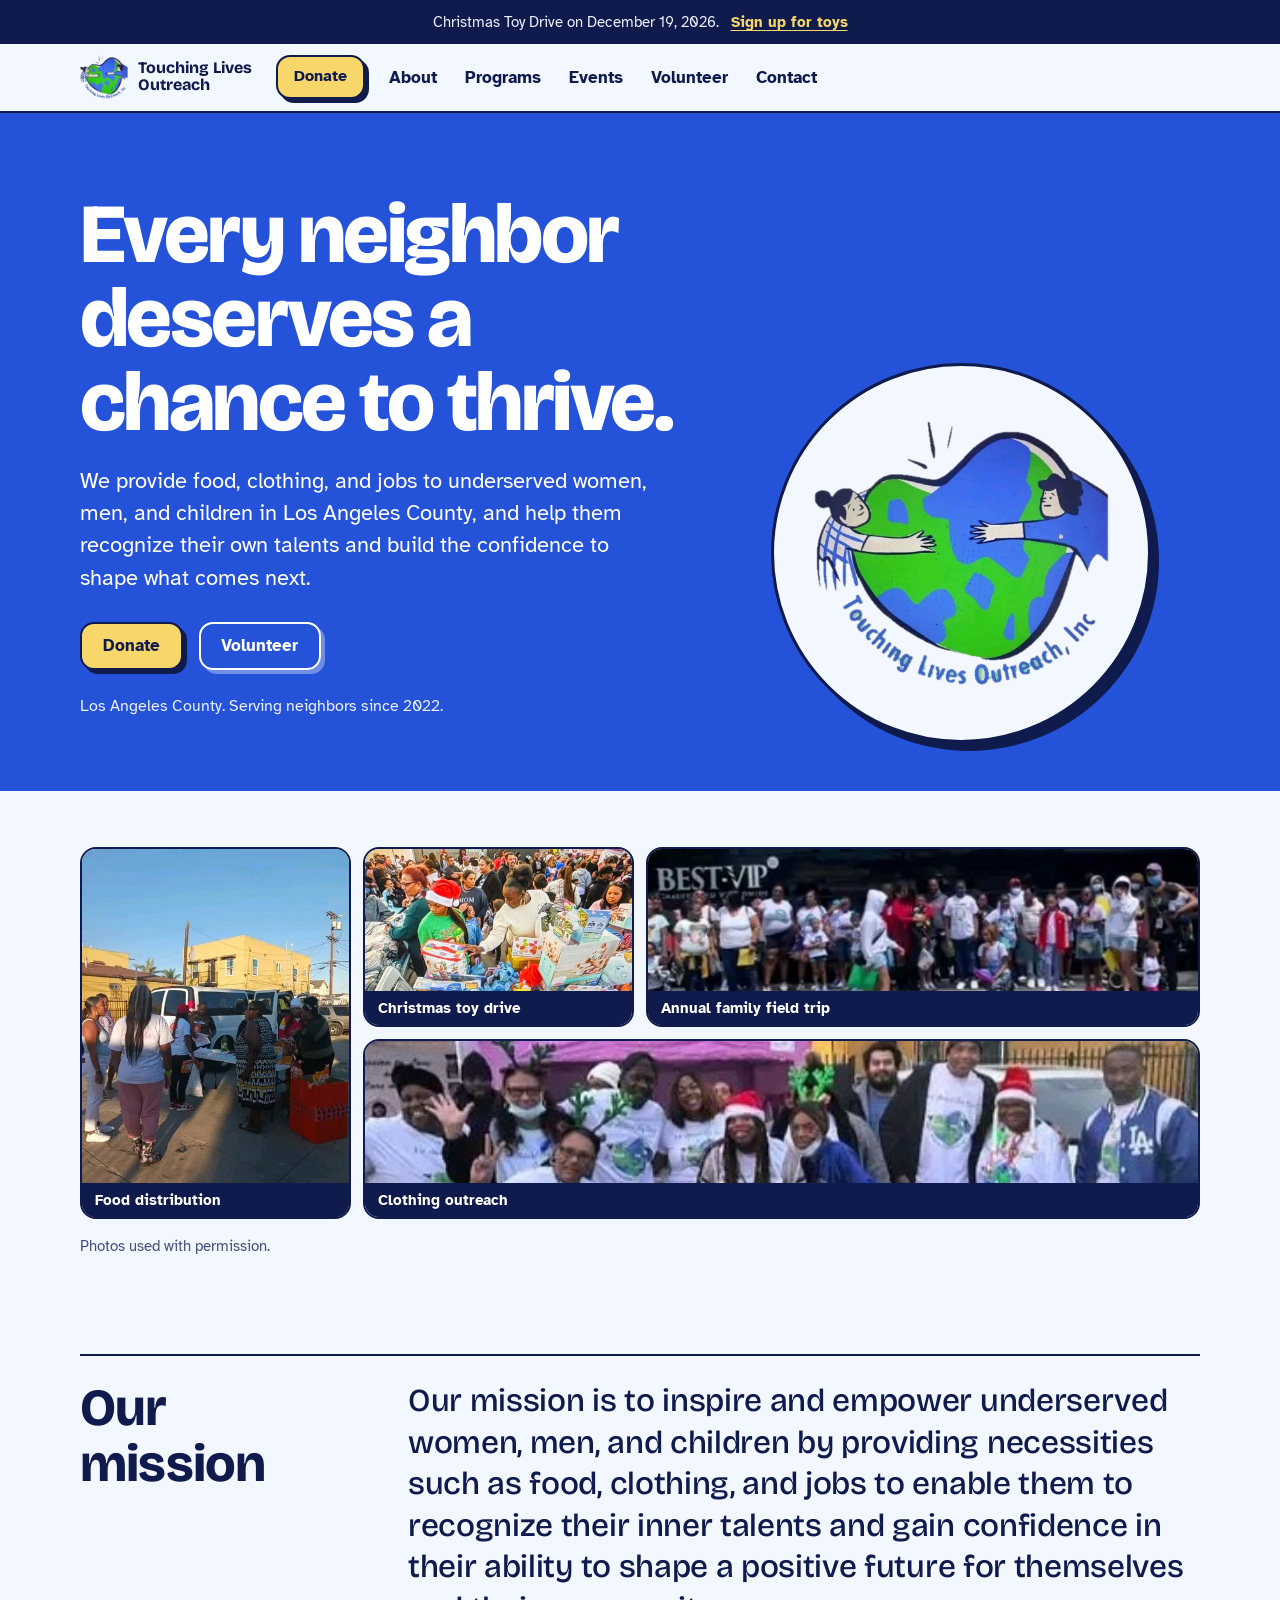
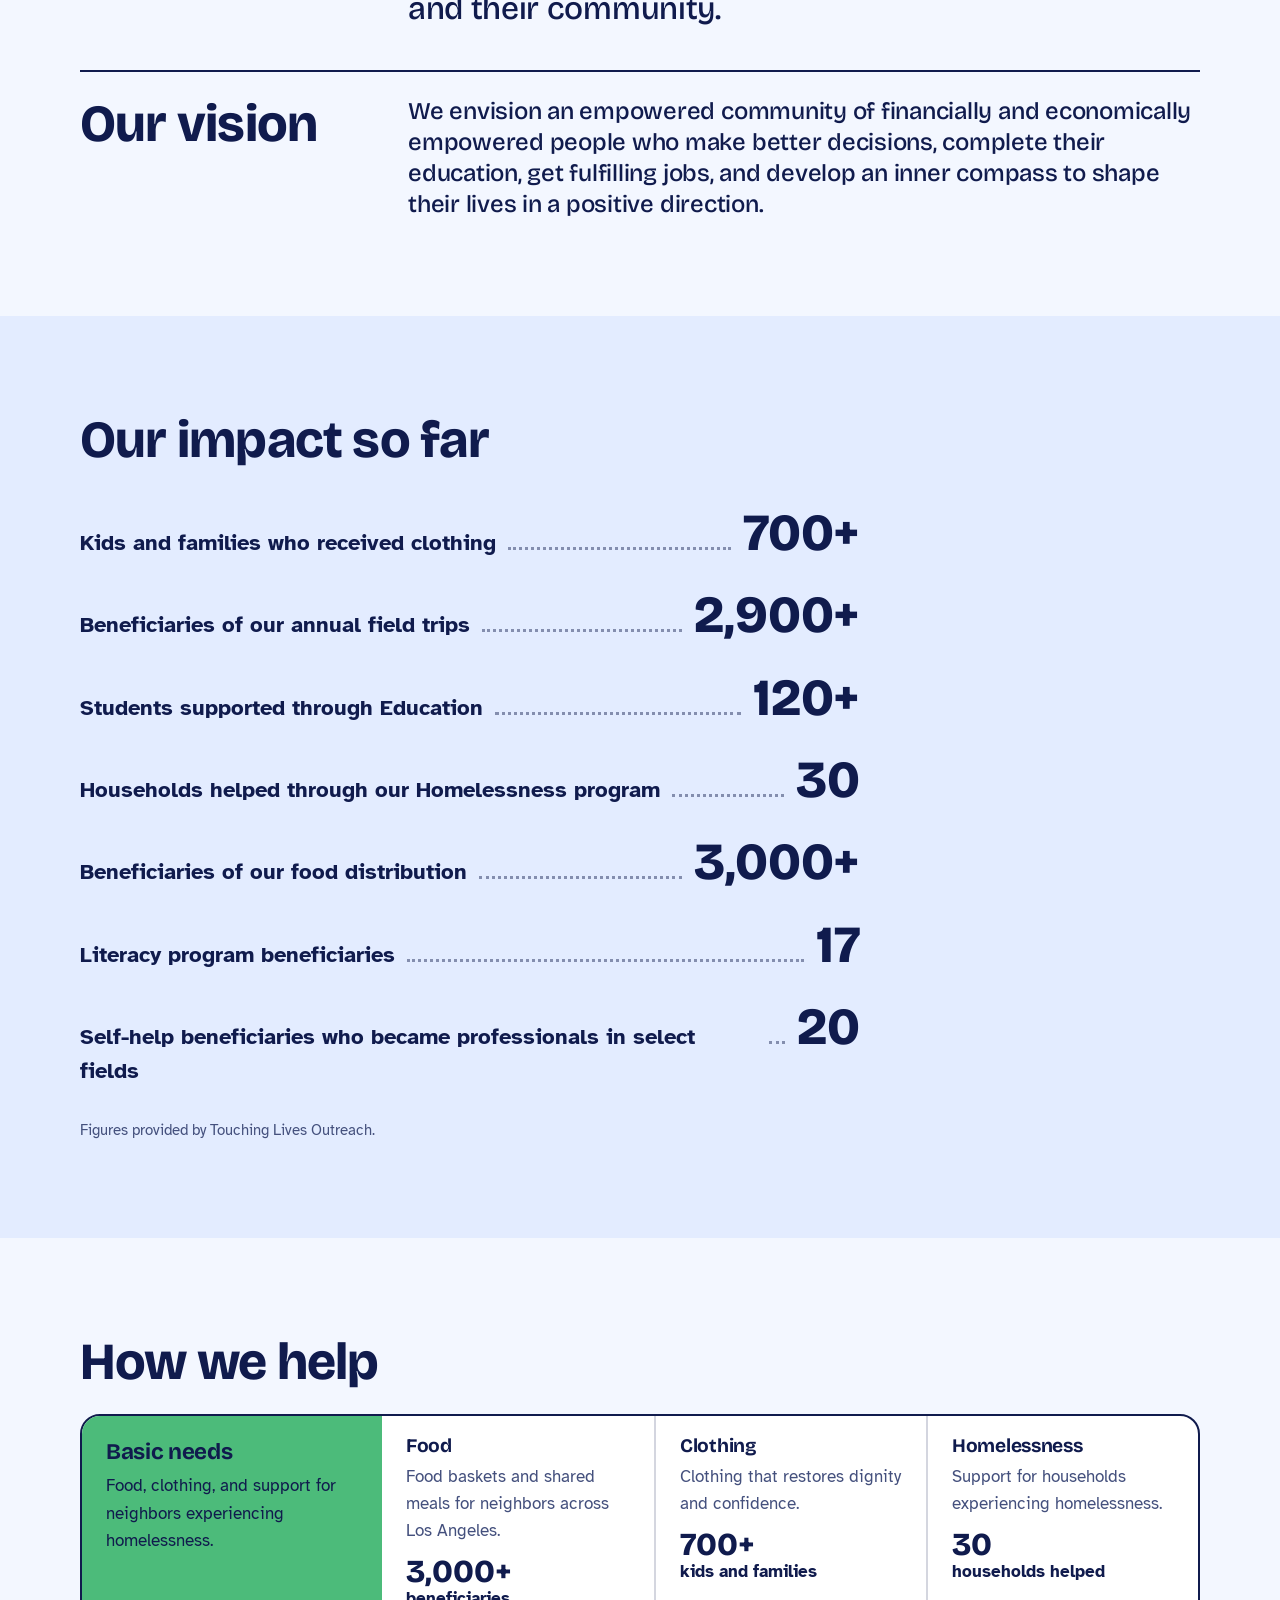
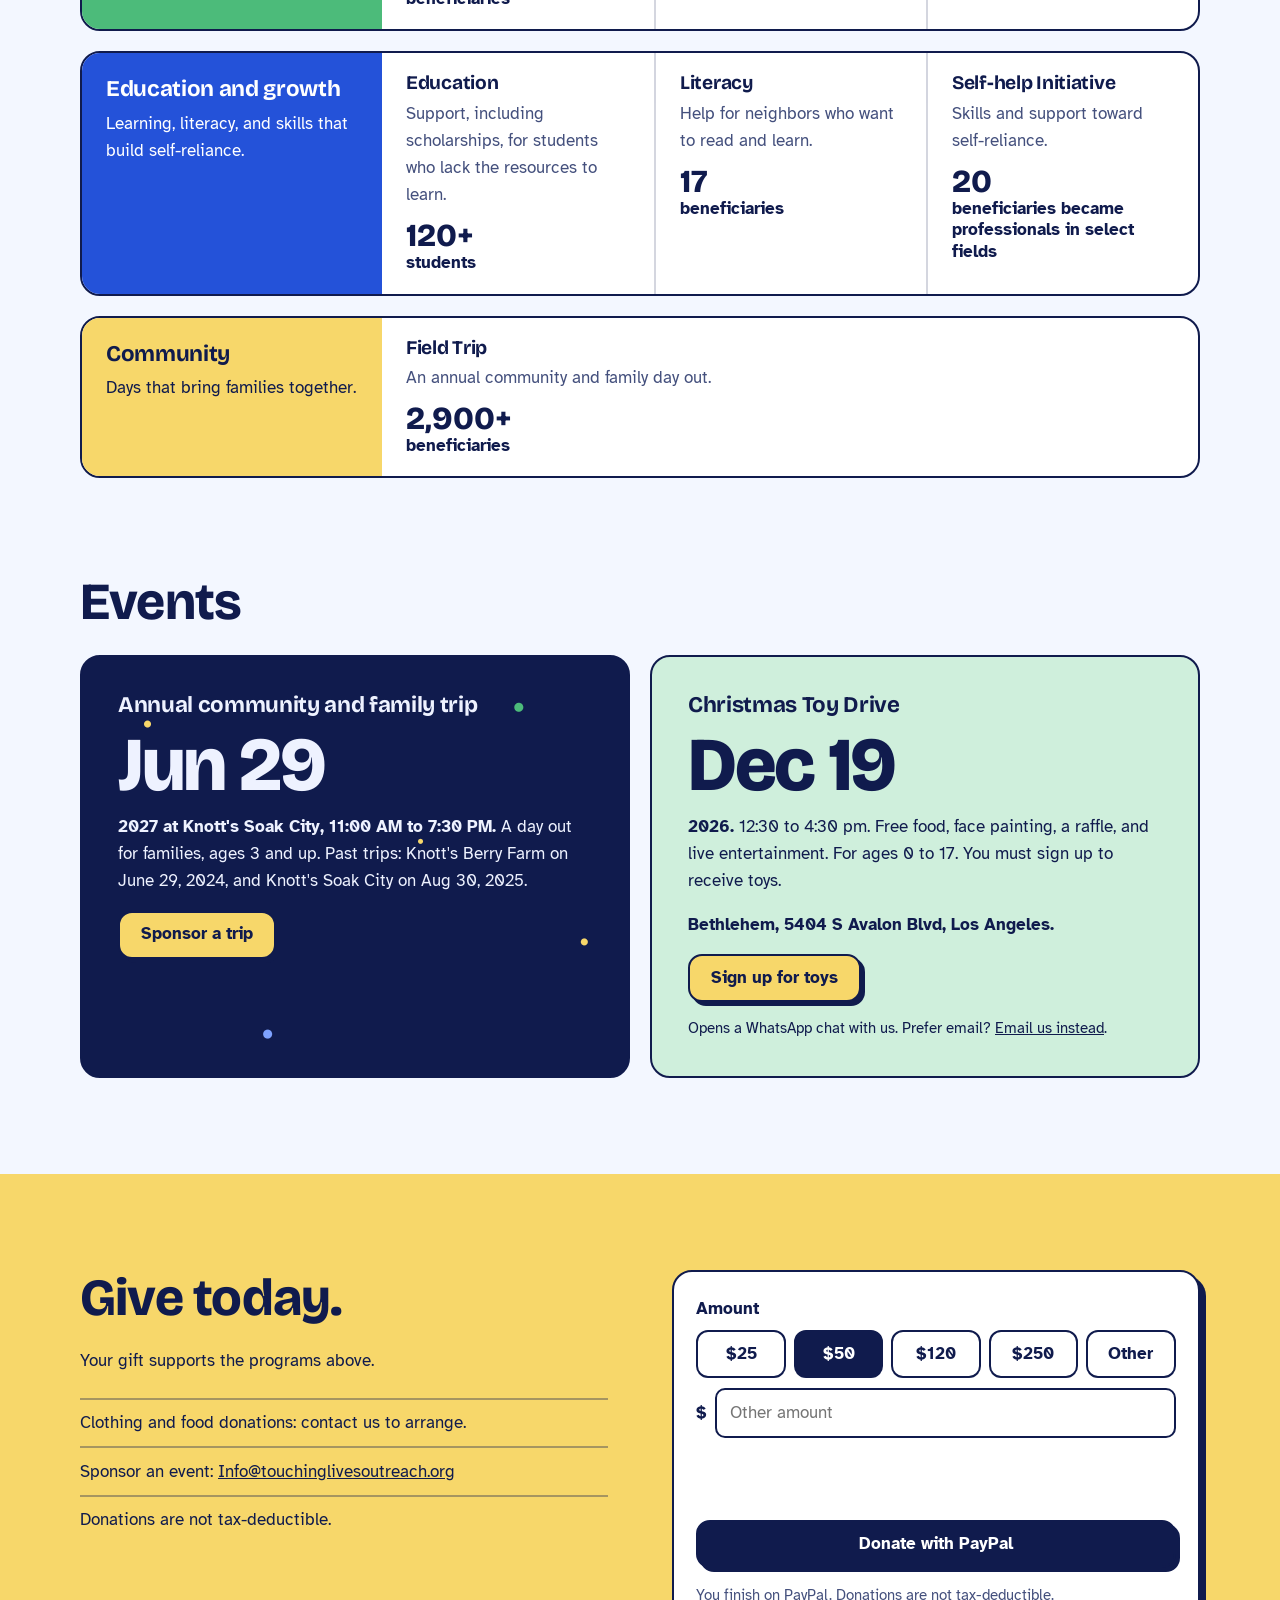
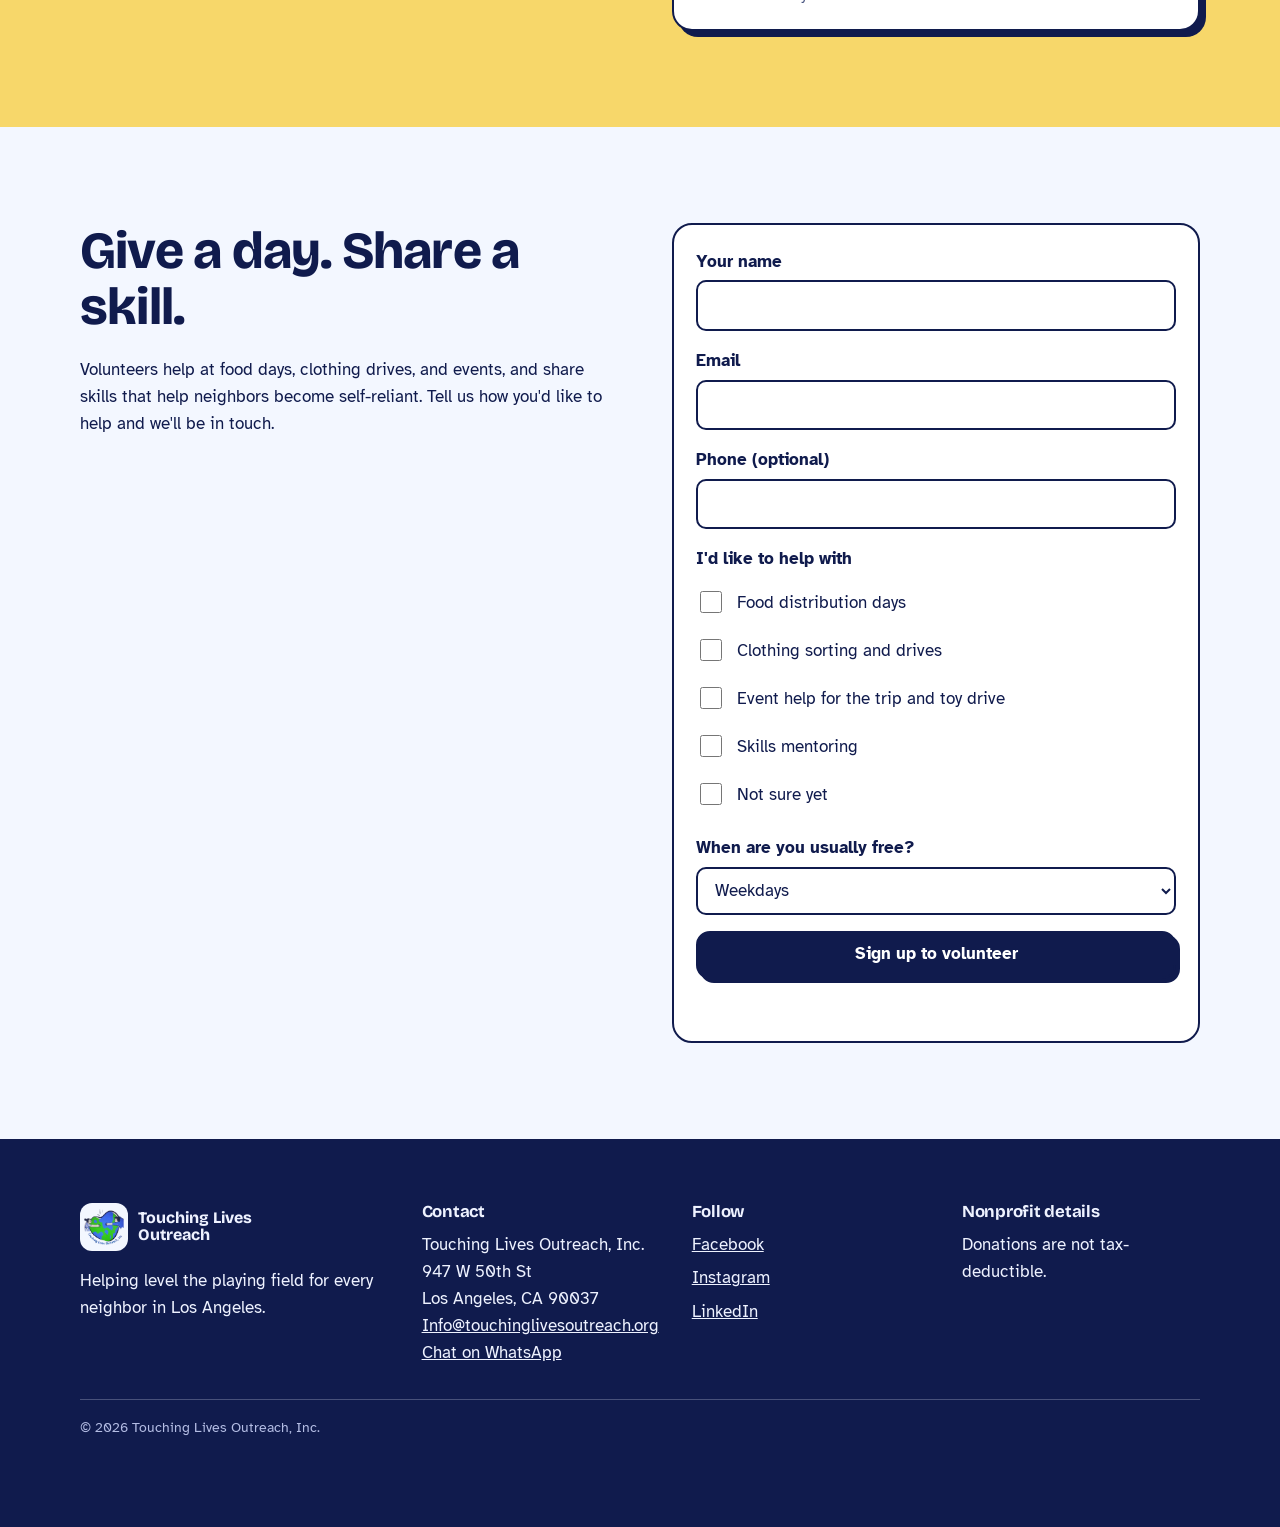
==== commit 818ffb26: "update index.html" ====
--- a/index.html
+++ b/index.html
@@ -583,7 +583,7 @@
 
 
   /* settings: WHATSAPP = digits only with country code (needed for WhatsApp links) */
-  var PAYPAL="https://paypal.me/Temika394", EMAIL="Info@touchinglivesoutreach.org", WHATSAPP="19096828810";
+  var PAYPAL="https://paypal.me/Temika394", EMAIL="Info@touchinglivesoutreach.org", ="13233014688";
   function links(subject,body){
     return {mail:"mailto:"+EMAIL+"?subject="+encodeURIComponent(subject)+"&body="+encodeURIComponent(body),
             wa:WHATSAPP?"https://wa.me/"+WHATSAPP+"?text="+encodeURIComponent(body):""};
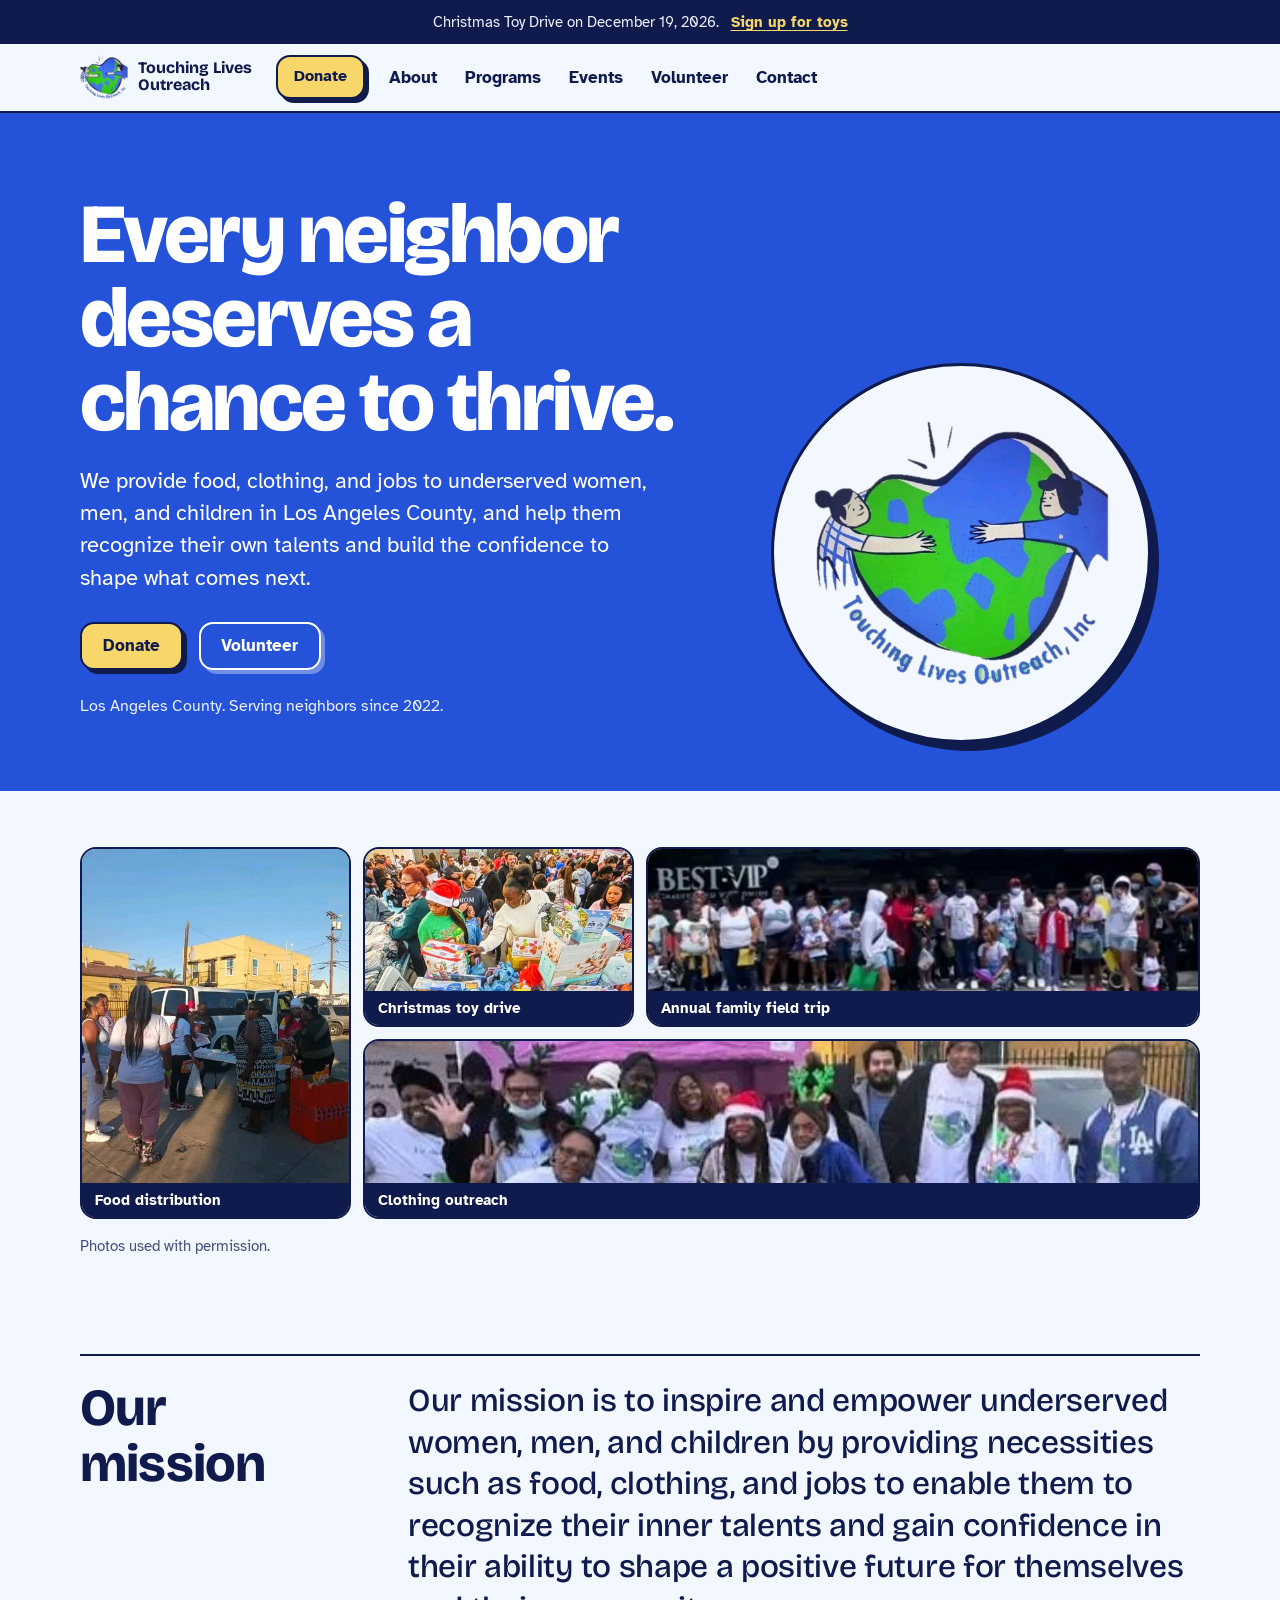
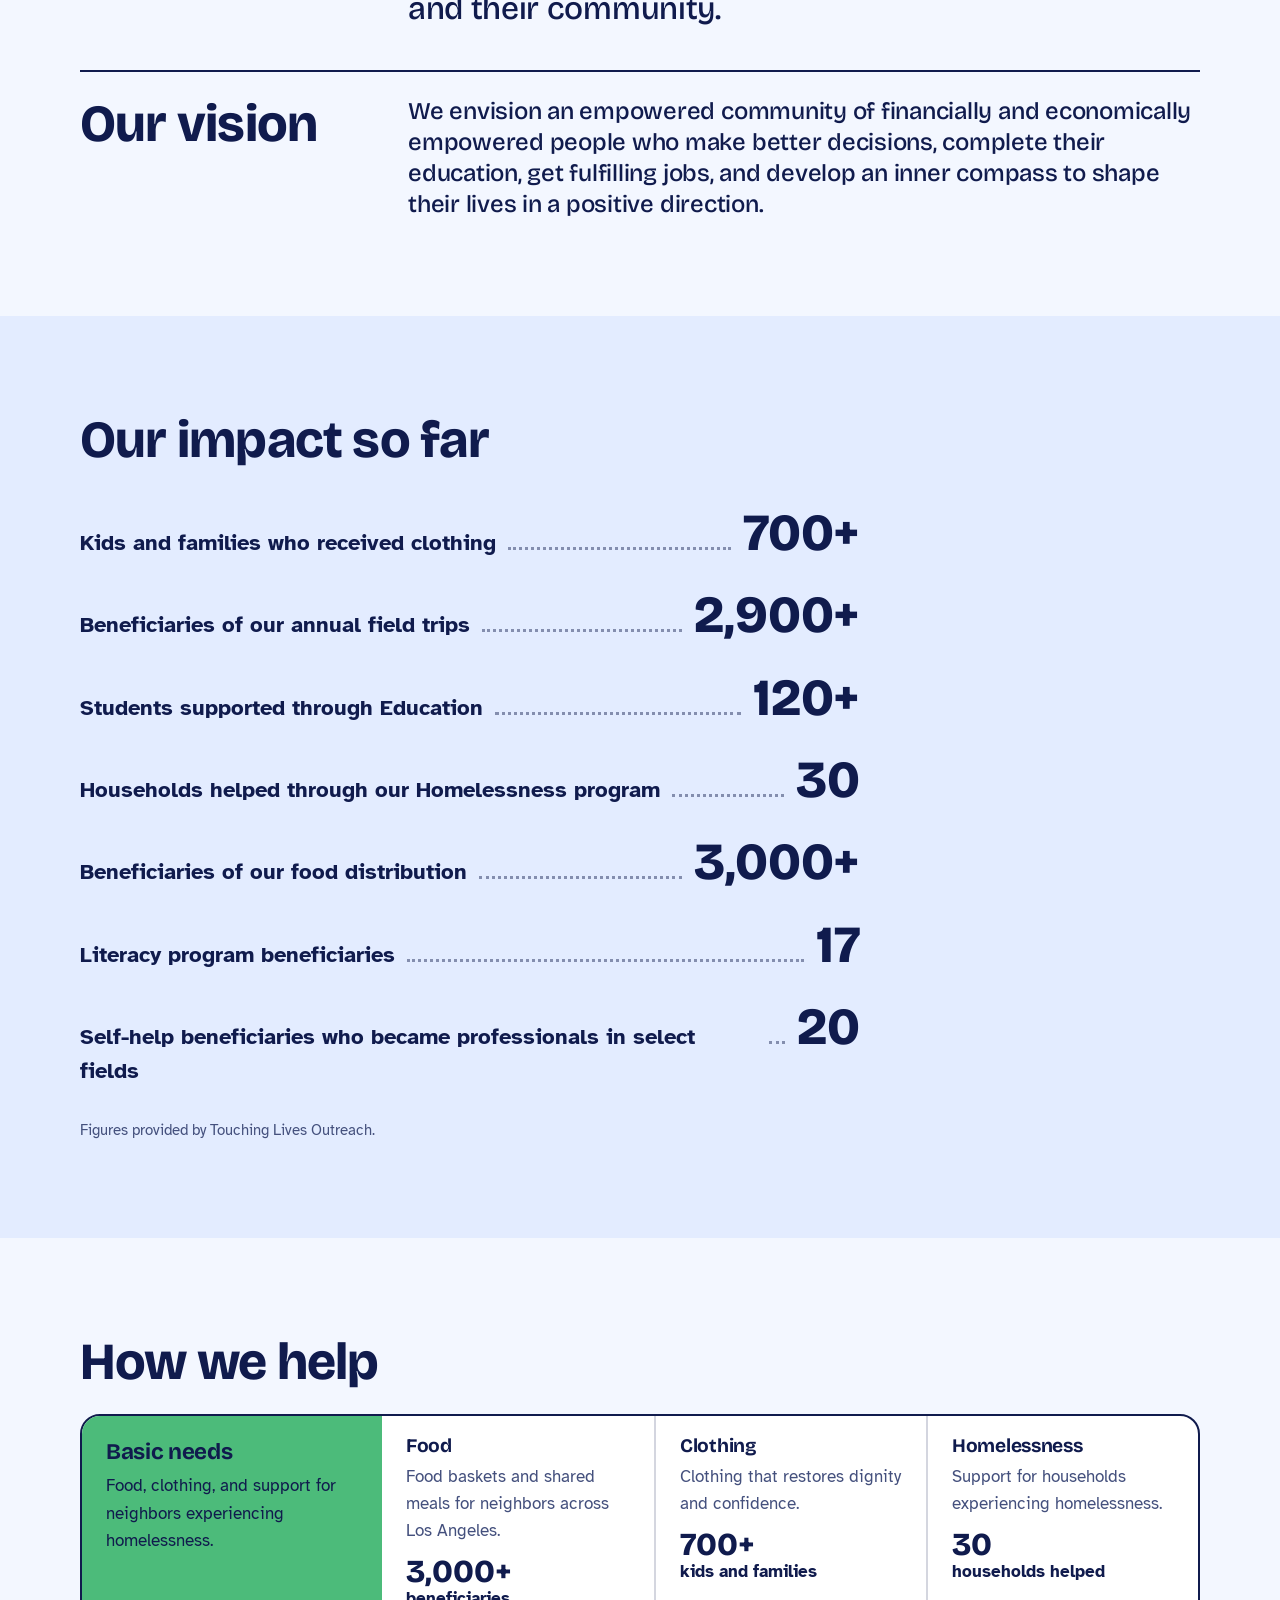
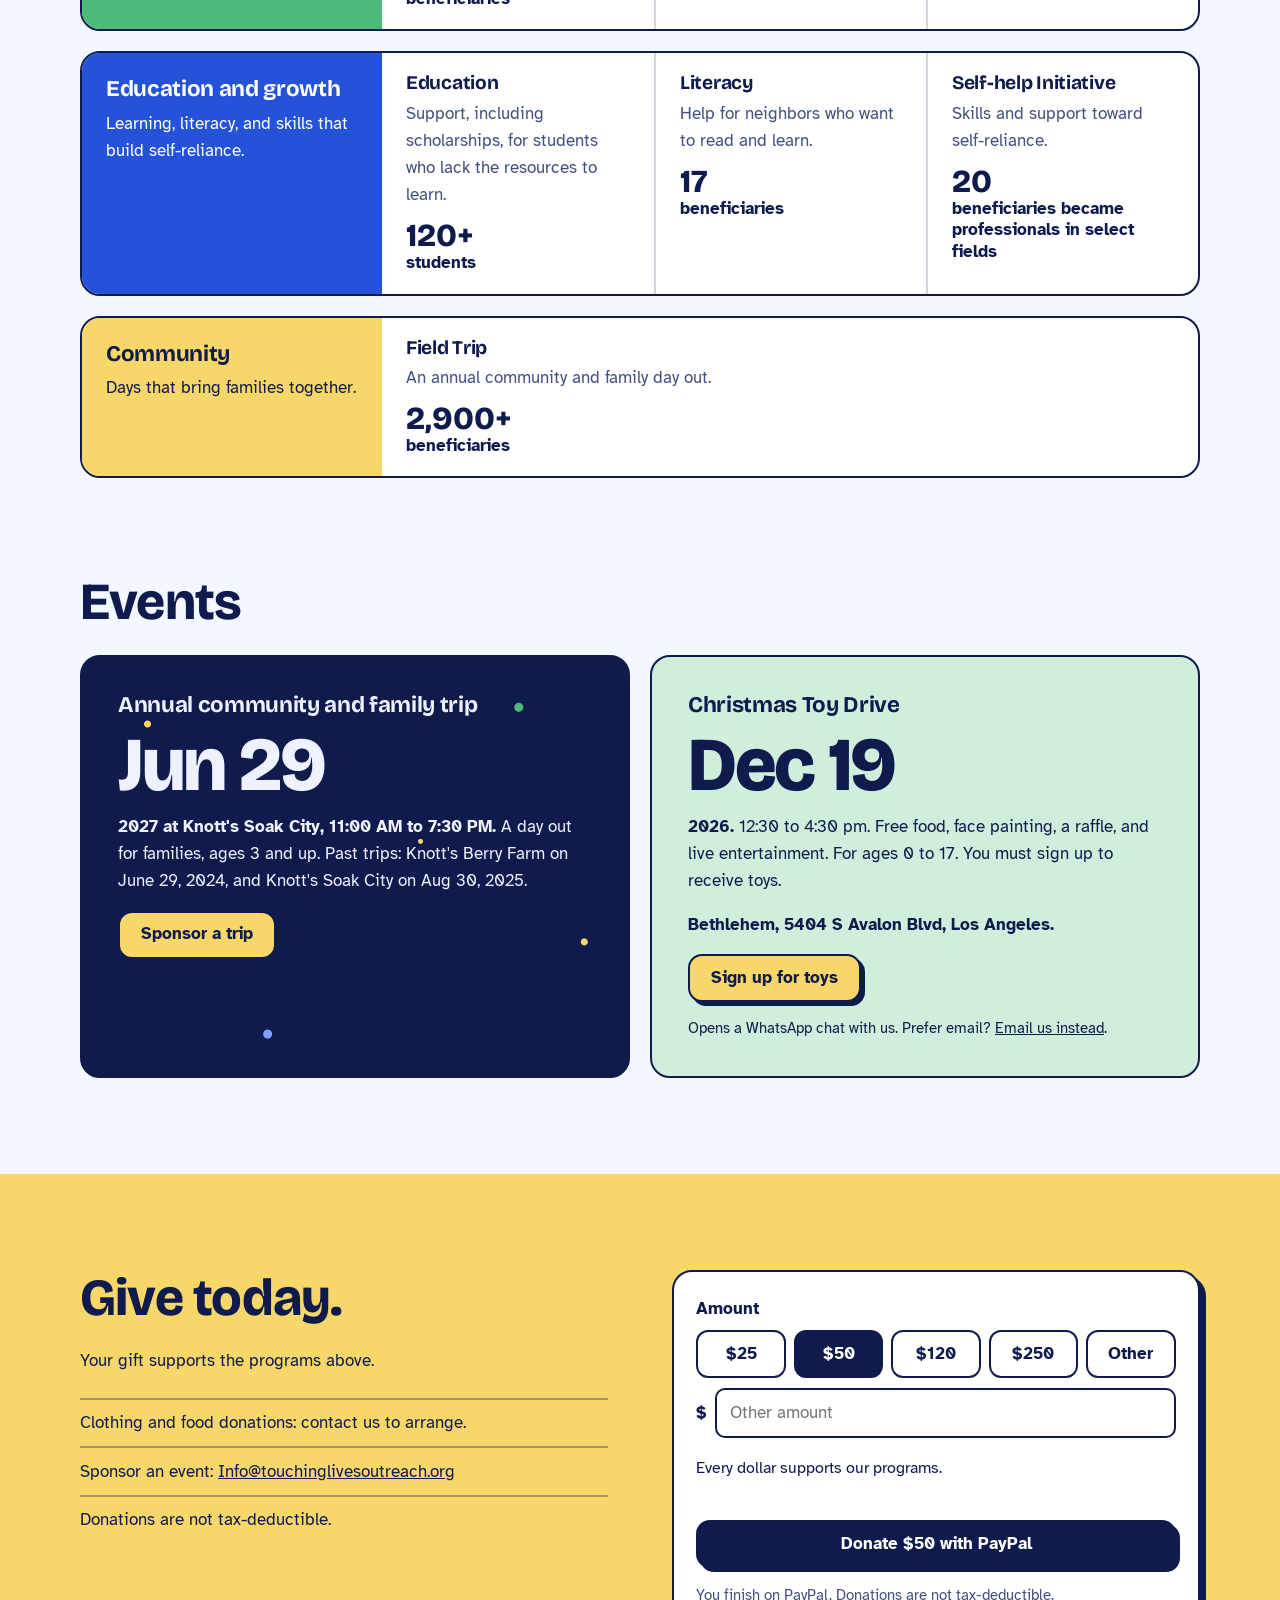
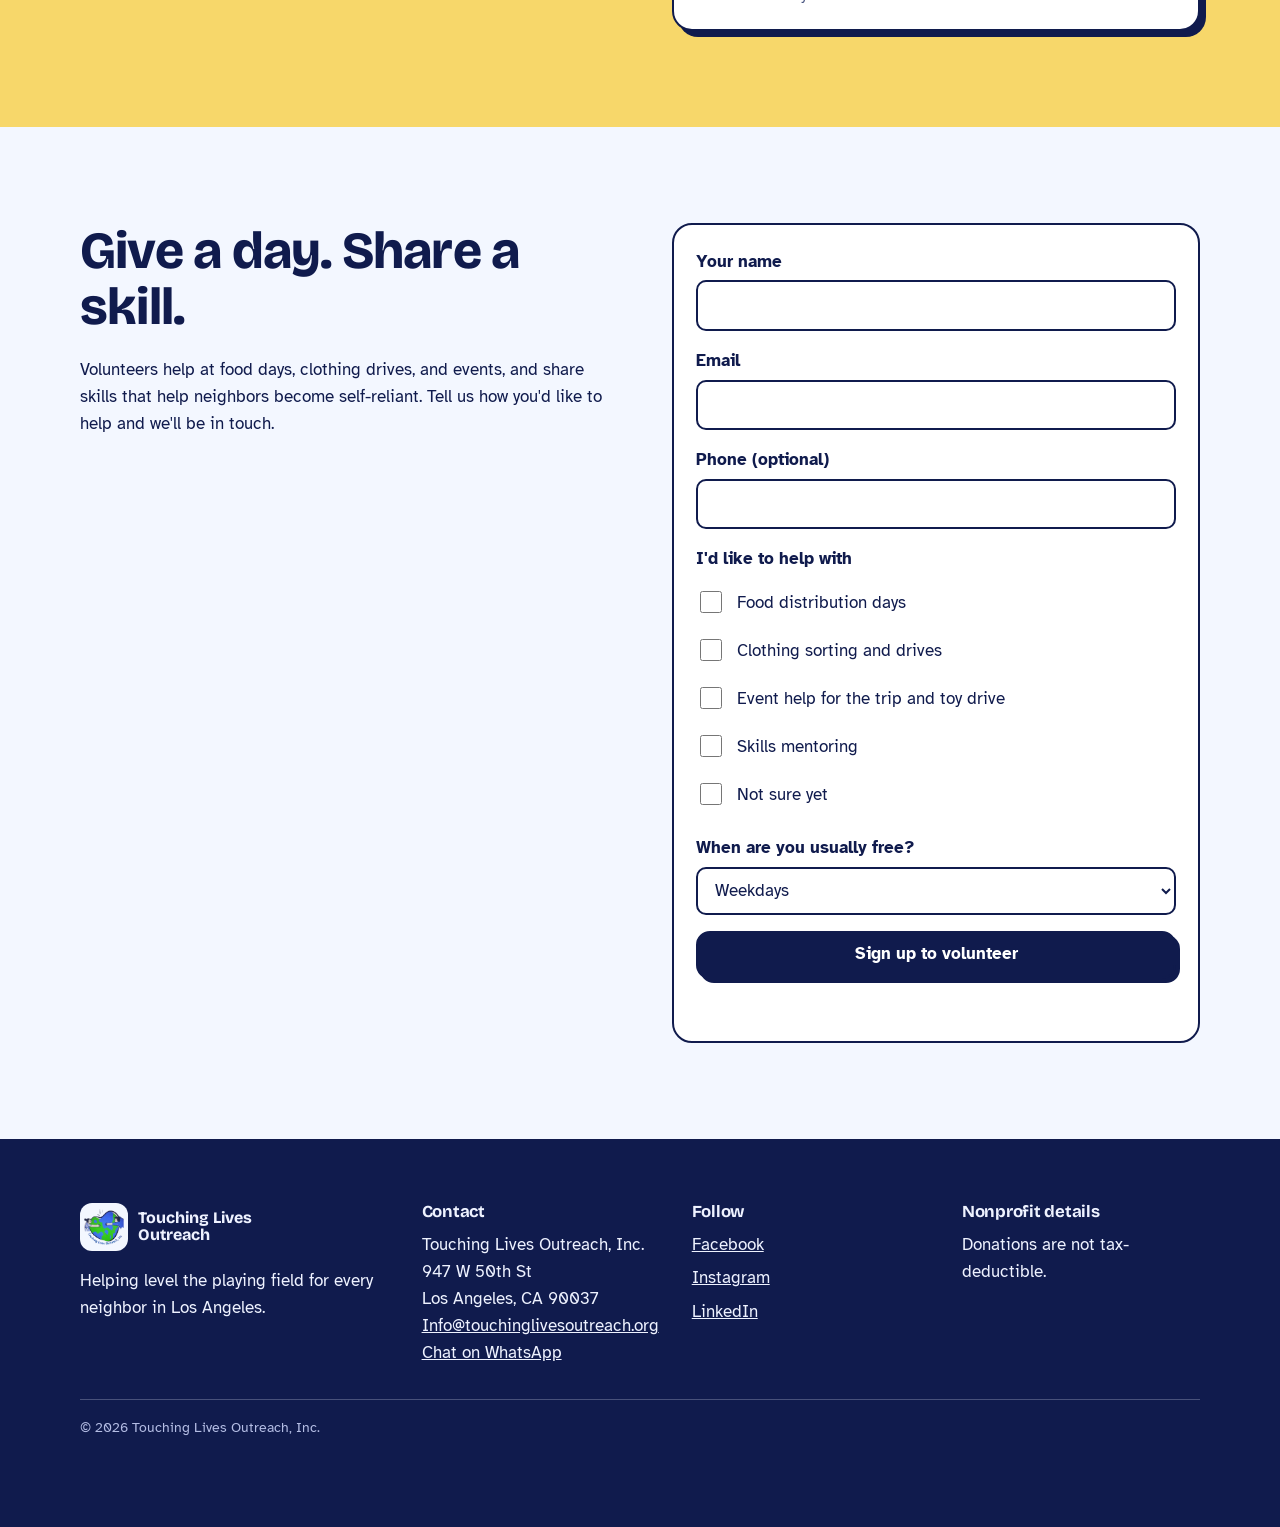
==== commit 24ac1fa6: "update index.html" ====
--- a/index.html
+++ b/index.html
@@ -583,7 +583,7 @@
 
 
   /* settings: WHATSAPP = digits only with country code (needed for WhatsApp links) */
-  var PAYPAL="https://paypal.me/Temika394", EMAIL="Info@touchinglivesoutreach.org", ="13233014688";
+  var PAYPAL="https://paypal.me/Temika394", EMAIL="Info@touchinglivesoutreach.org", CONTACT="13233014688";
   function links(subject,body){
     return {mail:"mailto:"+EMAIL+"?subject="+encodeURIComponent(subject)+"&body="+encodeURIComponent(body),
             wa:WHATSAPP?"https://wa.me/"+WHATSAPP+"?text="+encodeURIComponent(body):""};
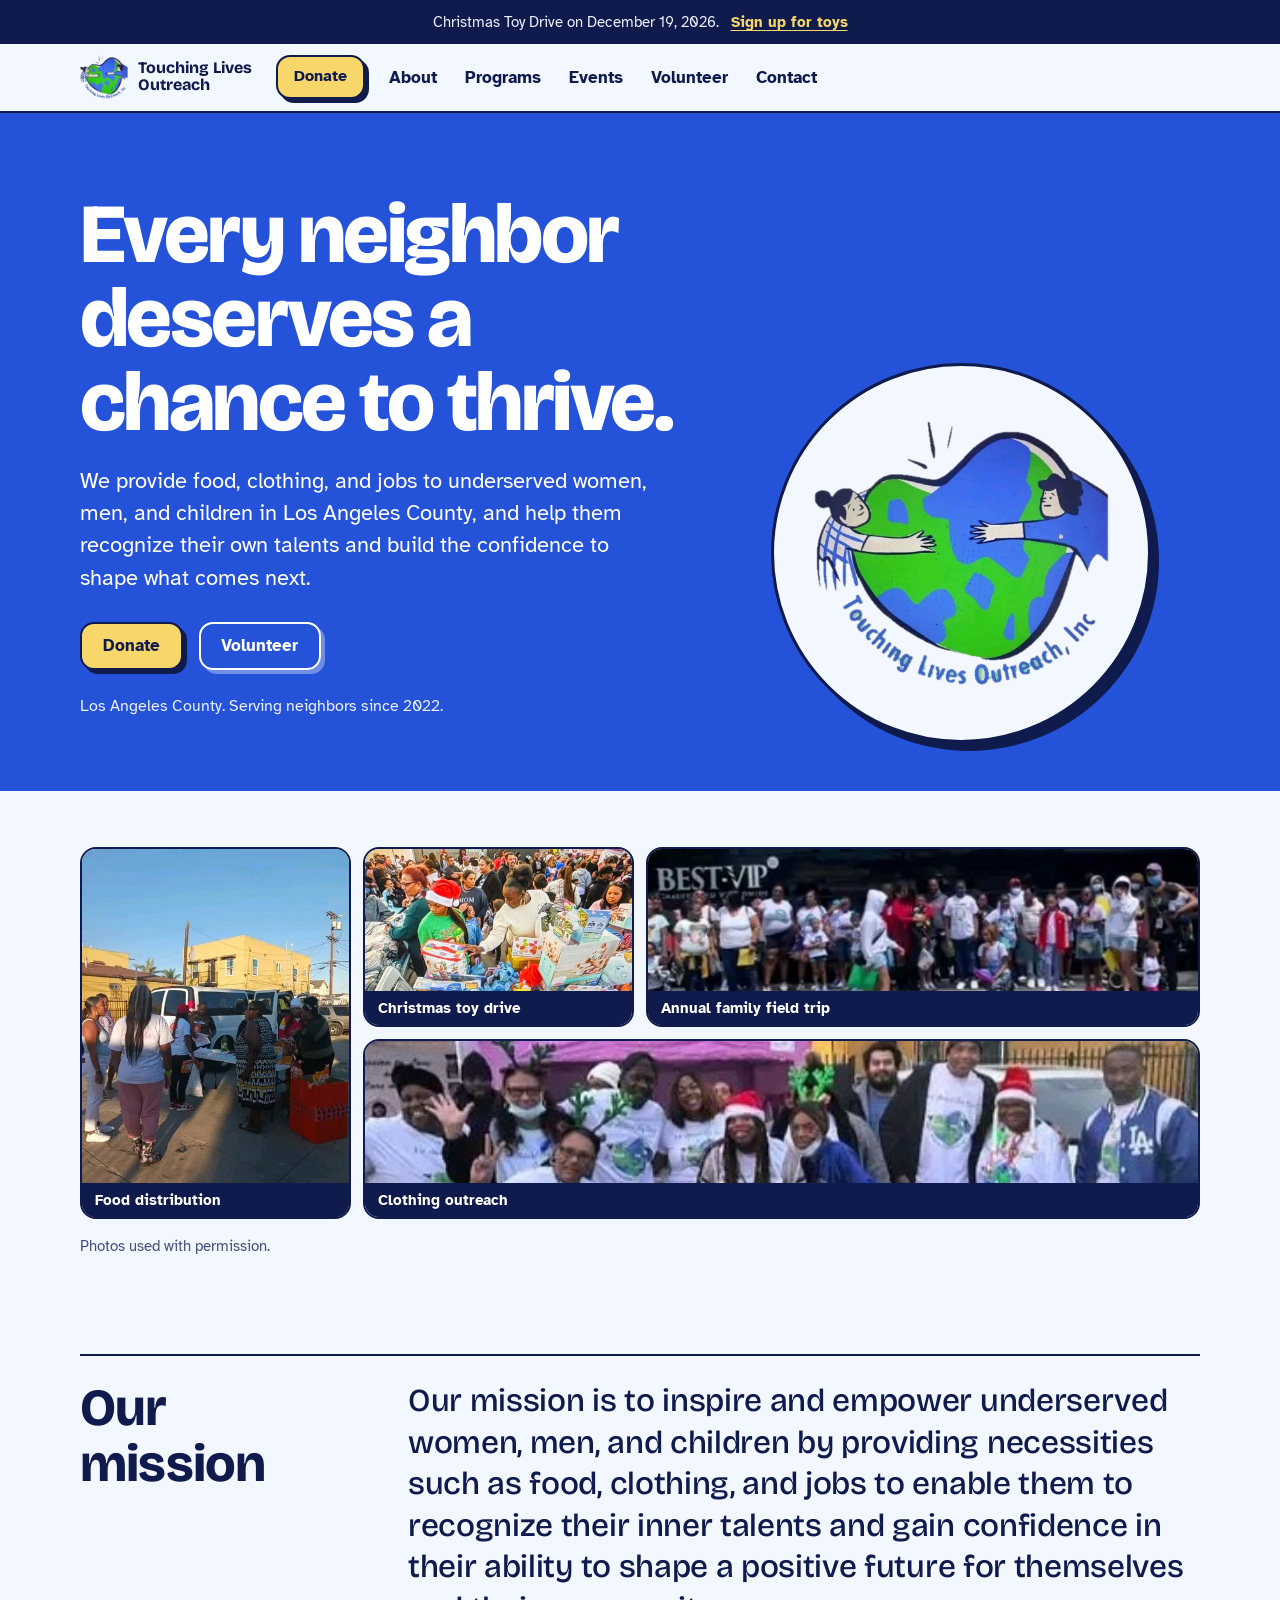
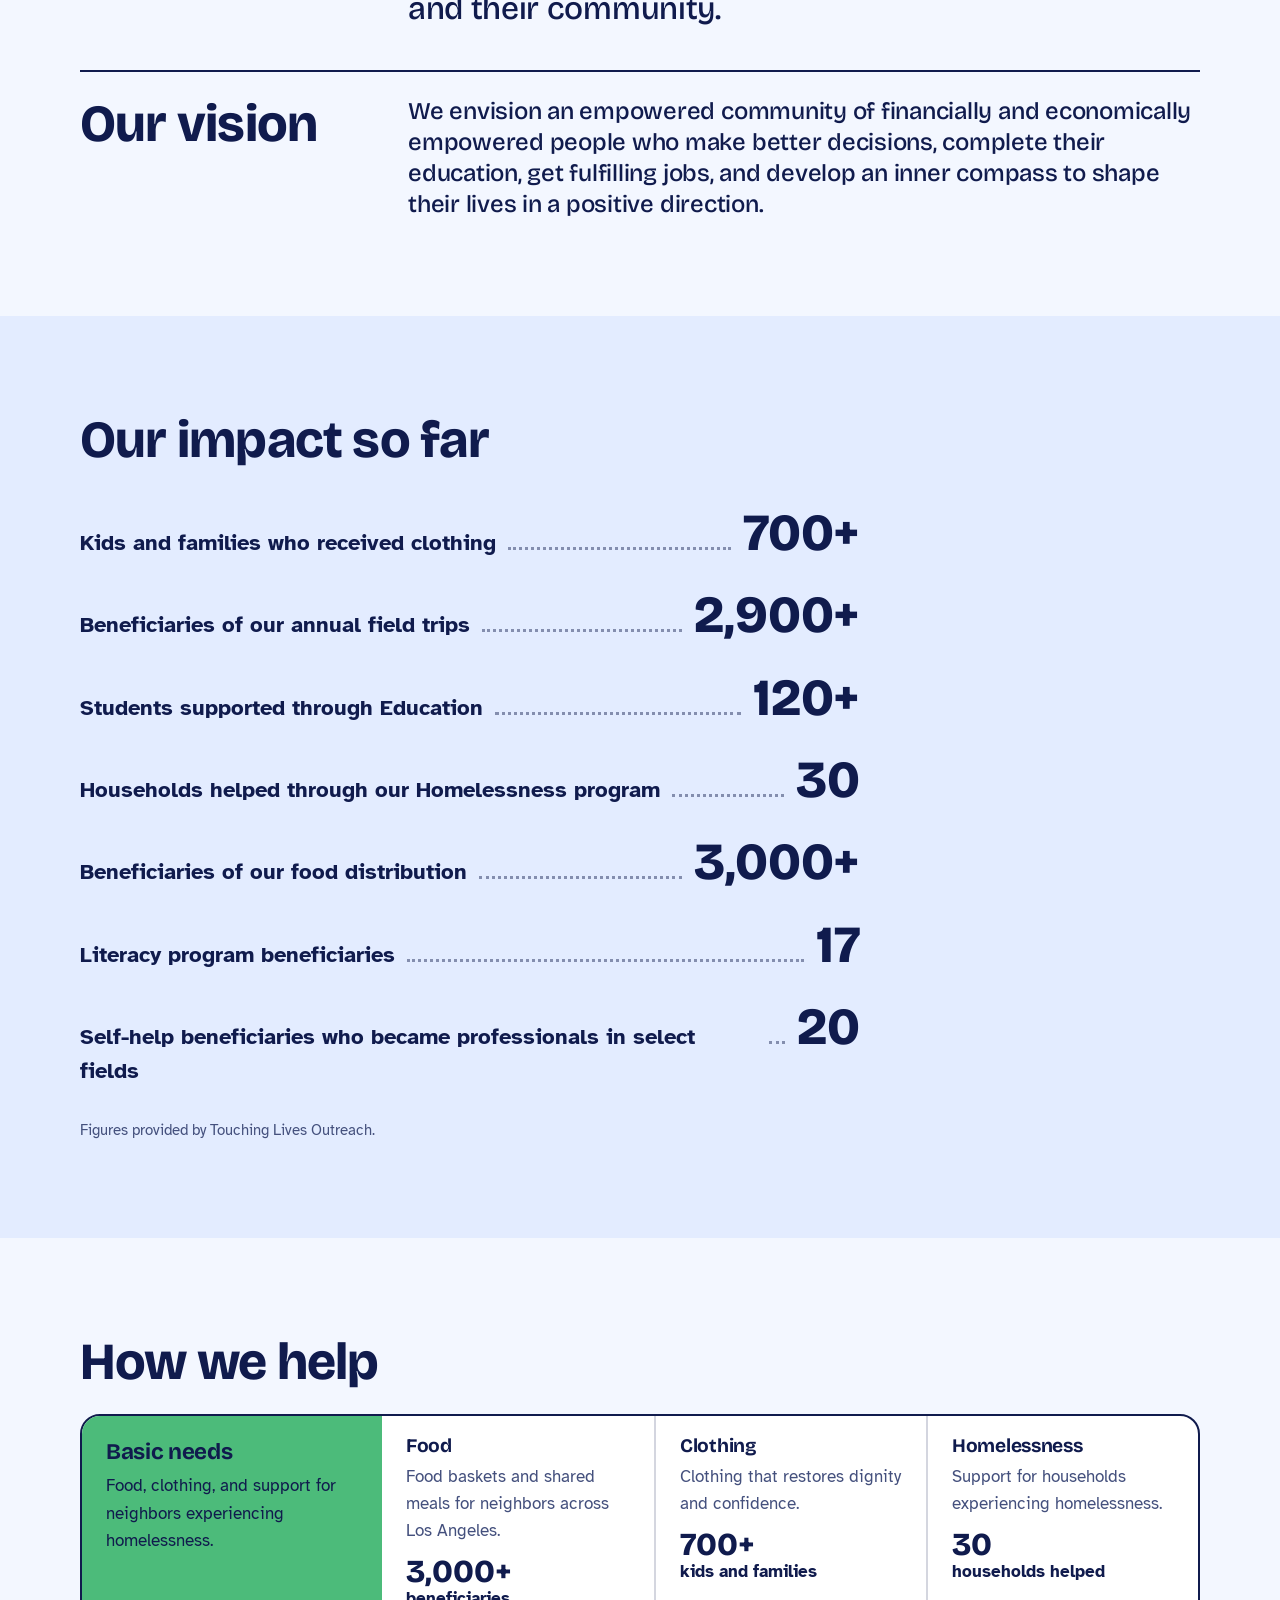
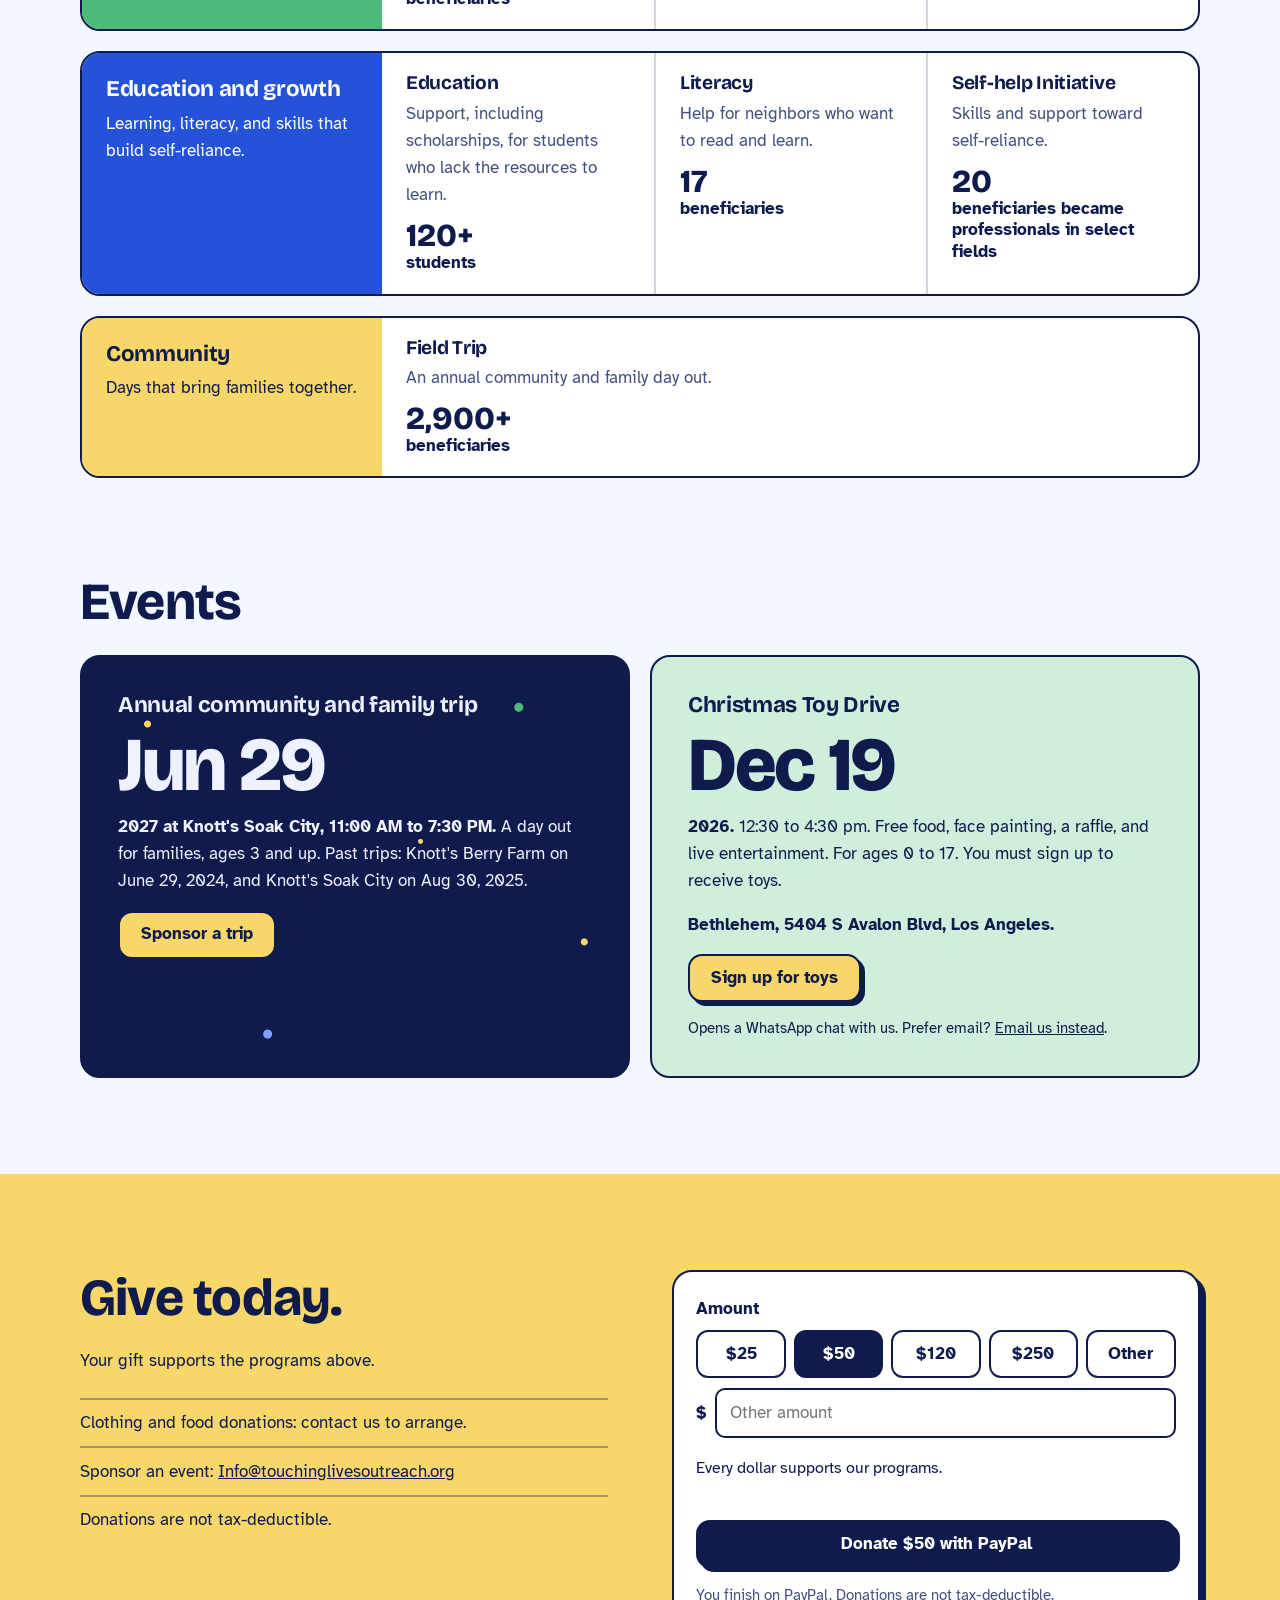
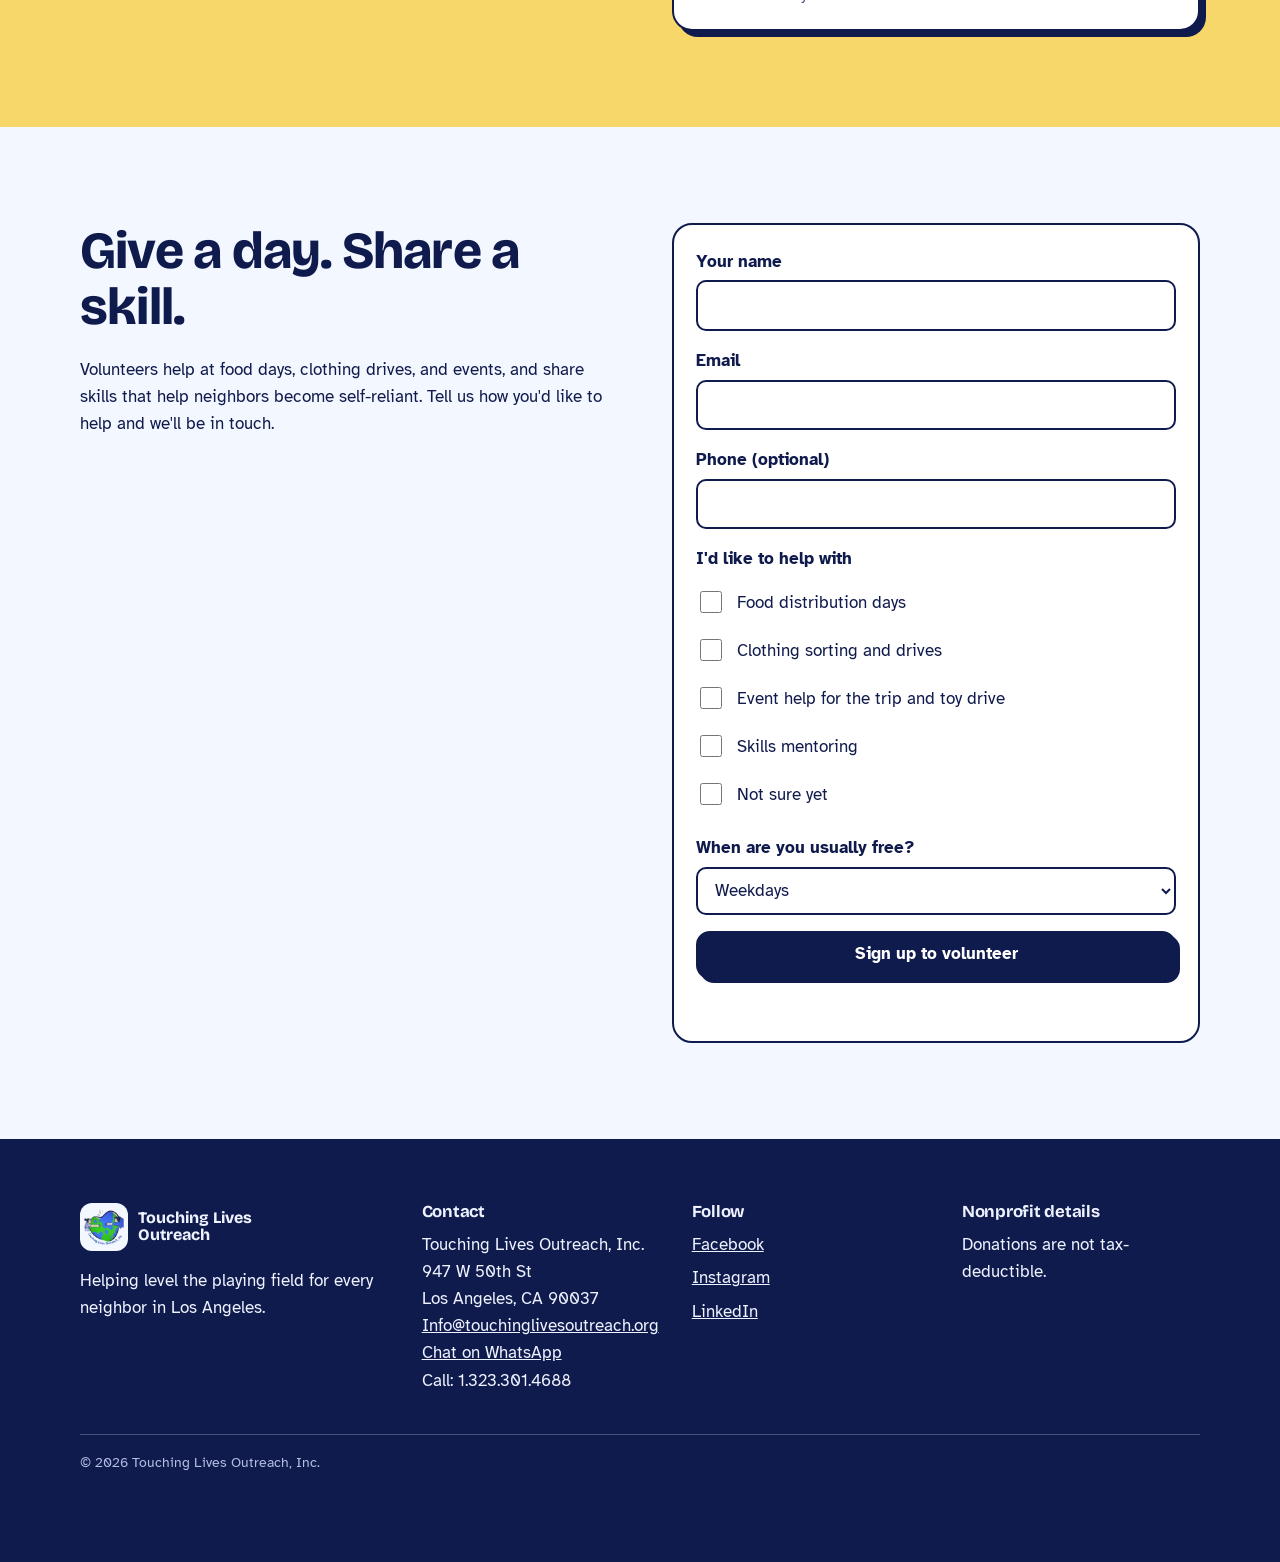
==== commit 0f61674a: "update index.html" ====
--- a/index.html
+++ b/index.html
@@ -542,7 +542,8 @@
         947 W 50th St<br>
         Los Angeles, CA 90037<br>
         <a href="mailto:Info@touchinglivesoutreach.org">Info@touchinglivesoutreach.org</a><br>
-        <a href="https://wa.me/19096828810" target="_blank" rel="noopener">Chat on WhatsApp</a>
+        <a href="https://wa.me/19096828810" target="_blank" rel="noopener">Chat on WhatsApp</a> <br>
+        <p>Call: 1.323.301.4688 </p>
       </address>
     </div>
     <div>
@@ -583,7 +584,7 @@
 
 
   /* settings: WHATSAPP = digits only with country code (needed for WhatsApp links) */
-  var PAYPAL="https://paypal.me/Temika394", EMAIL="Info@touchinglivesoutreach.org", CONTACT="13233014688";
+  var PAYPAL="https://paypal.me/Temika394", EMAIL="info@touchinglivesoutreach.org", WHATSAPP="19096828810";
   function links(subject,body){
     return {mail:"mailto:"+EMAIL+"?subject="+encodeURIComponent(subject)+"&body="+encodeURIComponent(body),
             wa:WHATSAPP?"https://wa.me/"+WHATSAPP+"?text="+encodeURIComponent(body):""};
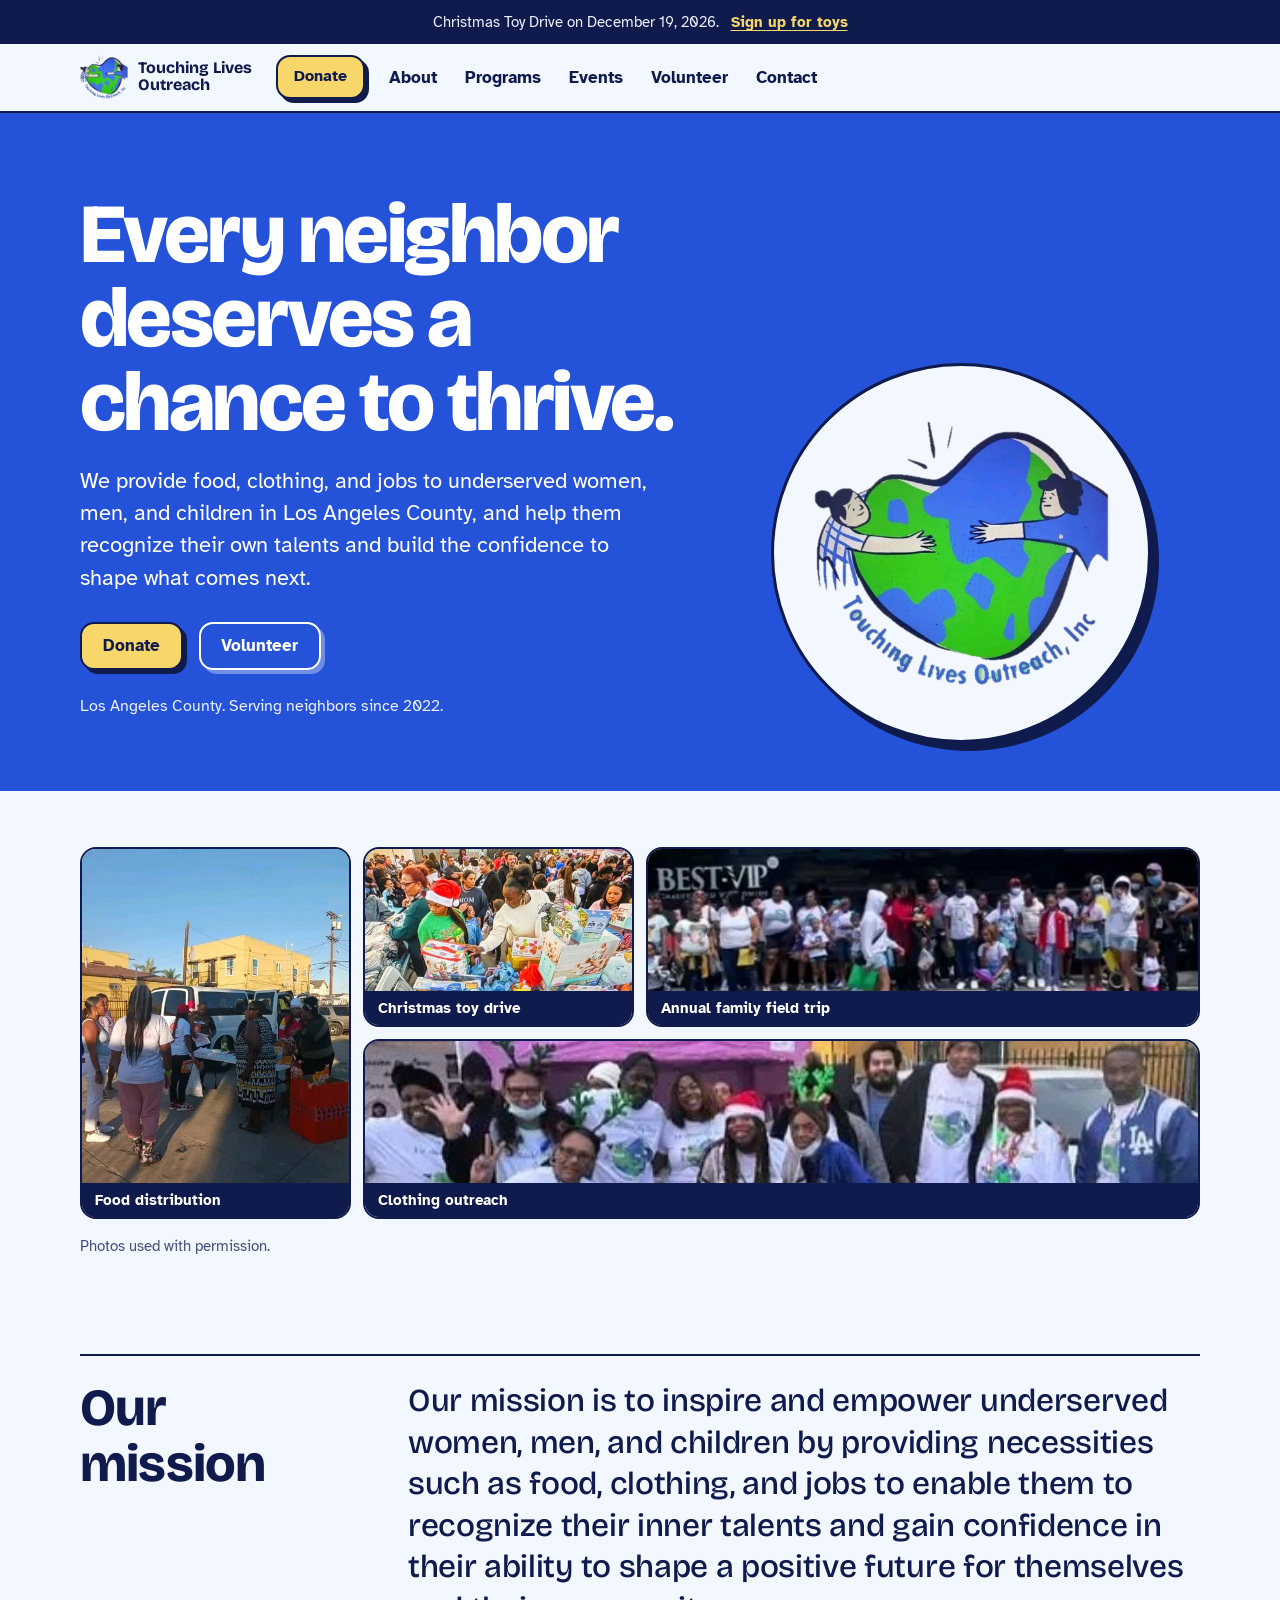
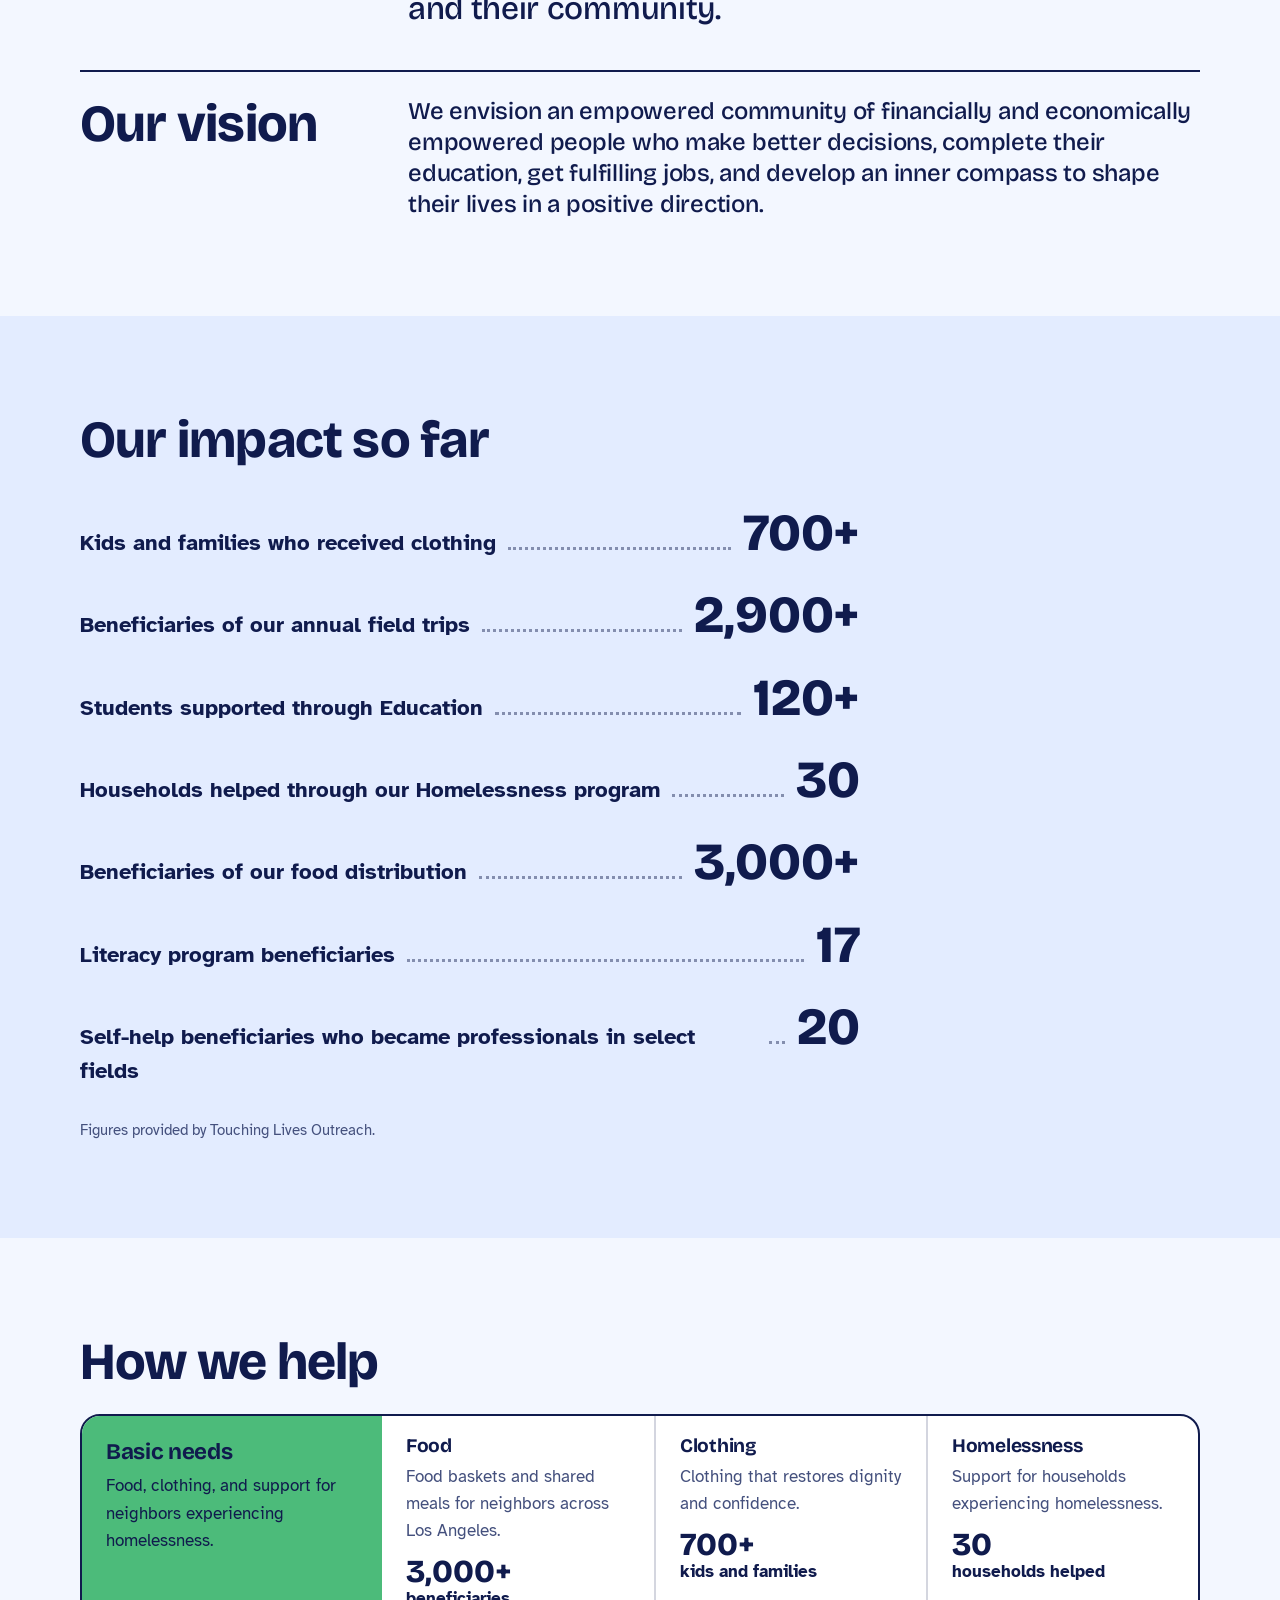
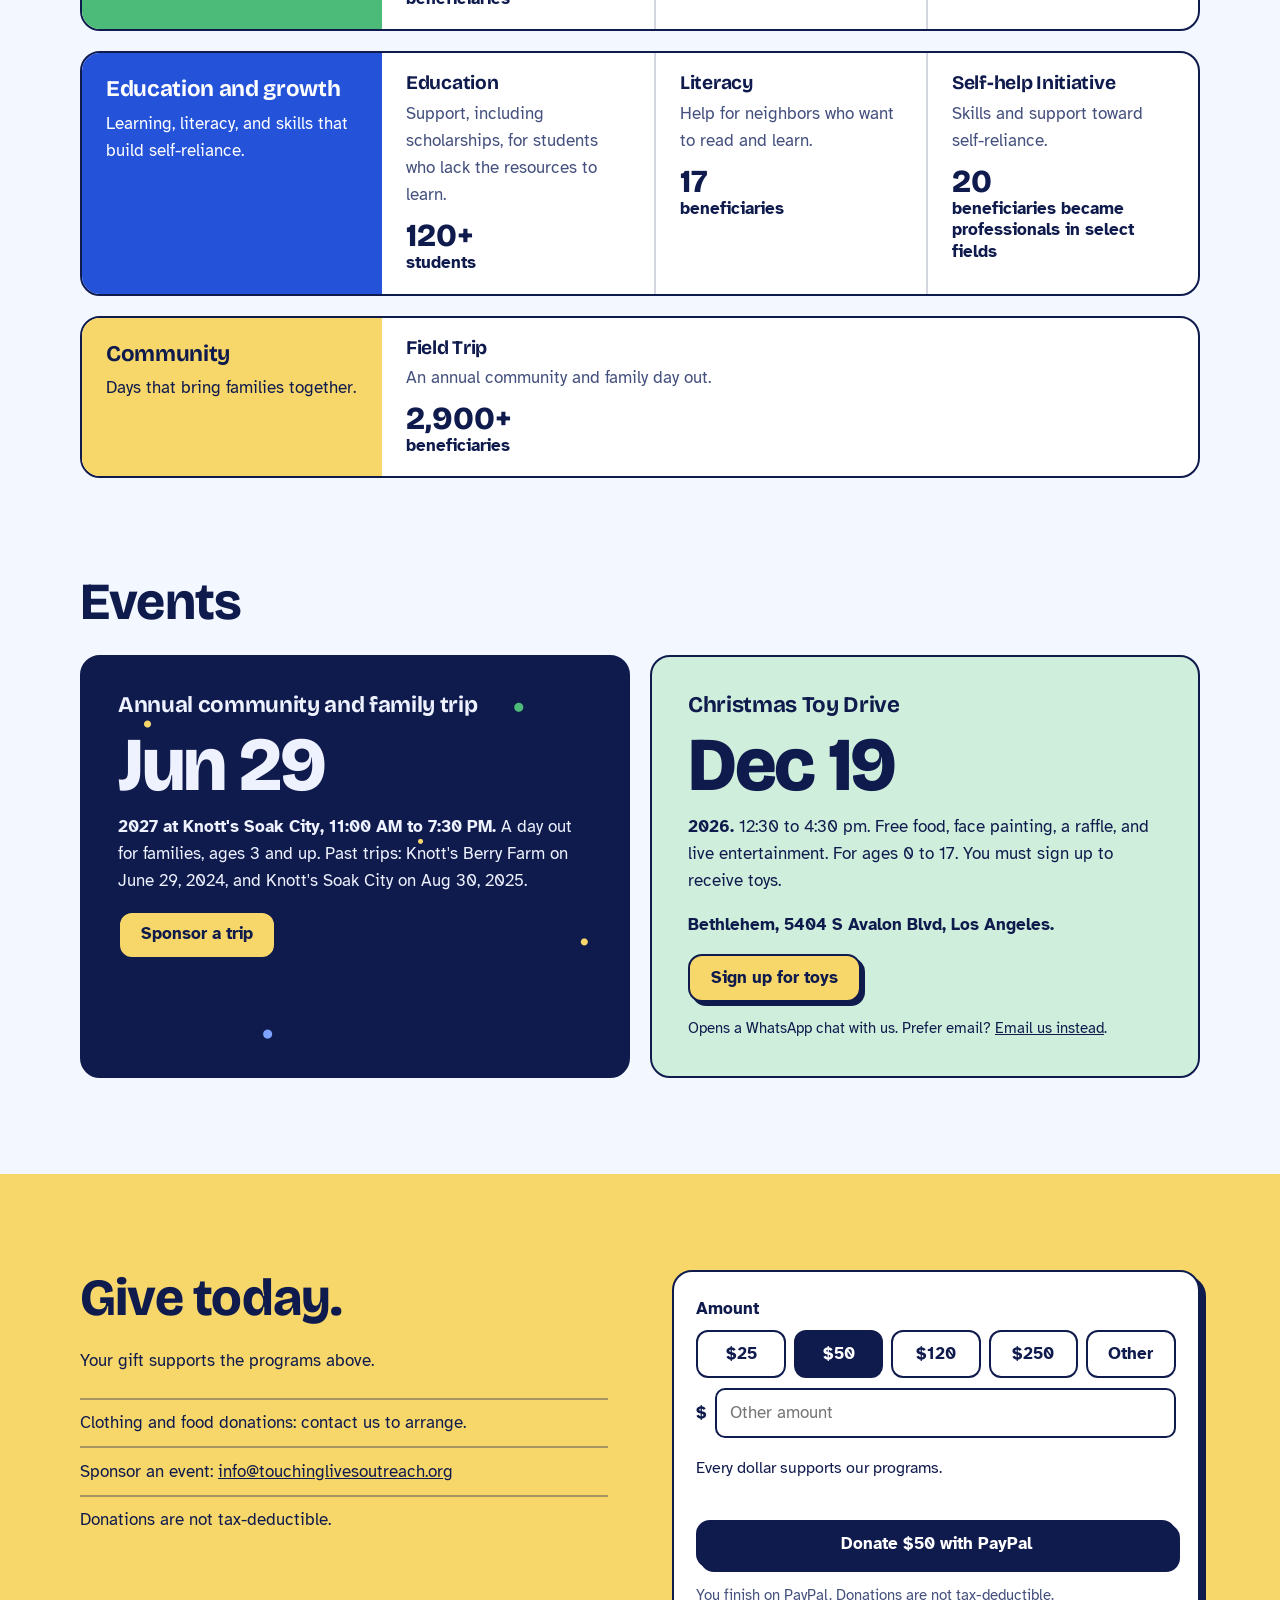
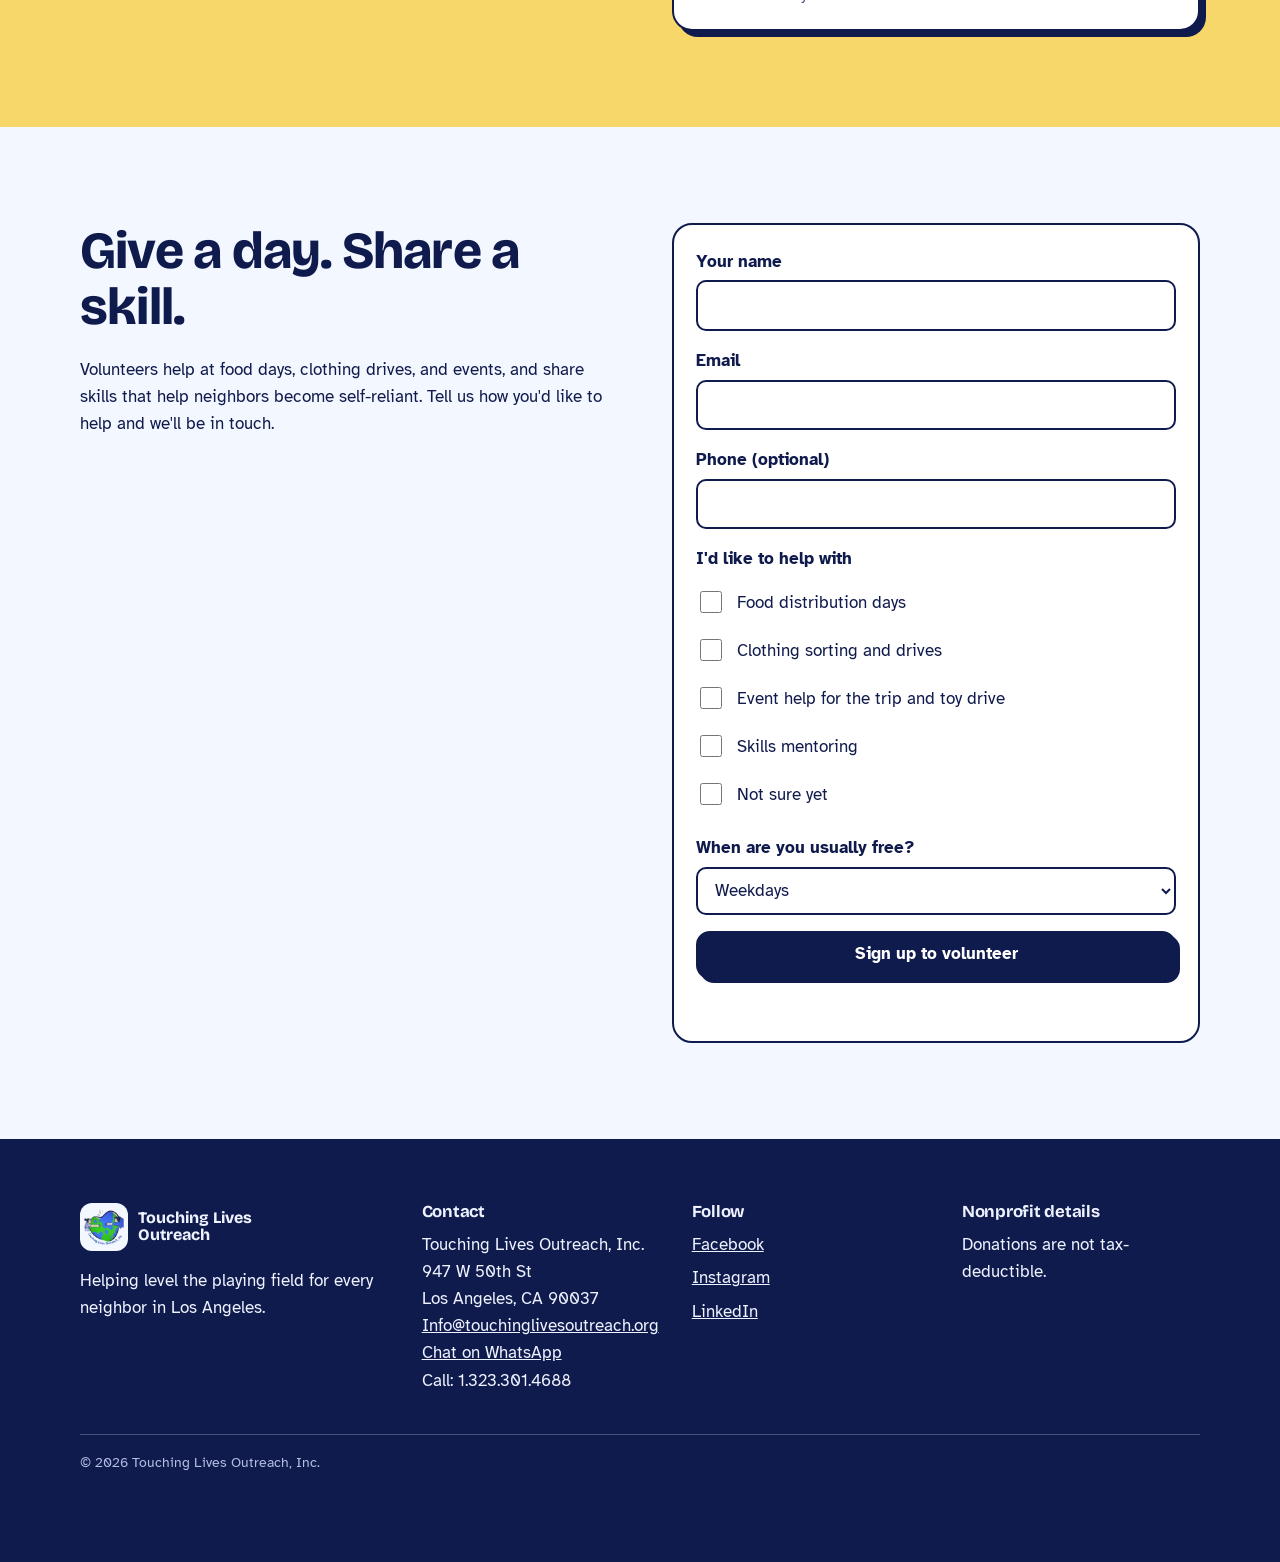
==== commit 38b58599: "update index.html" ====
--- a/index.html
+++ b/index.html
@@ -295,7 +295,7 @@
 <meta property="og:image:width" content="1200">
 <meta property="og:image:height" content="630">
 <meta name="twitter:card" content="summary_large_image">
-<script type="application/ld+json">{"@context":"https://schema.org","@type":"NGO","name":"Touching Lives Outreach, Inc.","url":"https://touchinglivesoutreach.org/","logo":"https://touchinglivesoutreach.org/logo.png","email":"Info@touchinglivesoutreach.org","foundingDate":"2022-03-02","address":{"@type":"PostalAddress","streetAddress":"947 W 50th St","addressLocality":"Los Angeles","addressRegion":"CA","postalCode":"90037","addressCountry":"US"},"sameAs":["https://www.facebook.com/Touching-Lives-Outreach-105141078954327/","https://www.instagram.com/touchinglivesorgoutreach/","https://www.linkedin.com/company/82982426/"]}</script>
+<script type="application/ld+json">{"@context":"https://schema.org","@type":"NGO","name":"Touching Lives Outreach, Inc.","url":"https://touchinglivesoutreach.org/","logo":"https://touchinglivesoutreach.org/logo.png","email":"info@touchinglivesoutreach.org","foundingDate":"2022-03-02","address":{"@type":"PostalAddress","streetAddress":"947 W 50th St","addressLocality":"Los Angeles","addressRegion":"CA","postalCode":"90037","addressCountry":"US"},"sameAs":["https://www.facebook.com/Touching-Lives-Outreach-105141078954327/","https://www.instagram.com/touchinglivesorgoutreach/","https://www.linkedin.com/company/82982426/"]}</script>
 </head>
 <body>
 <a class="skip" href="#main">Skip to content</a>
@@ -451,7 +451,7 @@
         <p class="prose" style="margin-top:1.25rem">Your gift supports the programs above.</p>
         <ul class="ways">
           <li>Clothing and food donations: contact us to arrange.</li>
-          <li>Sponsor an event: <a href="mailto:Info@touchinglivesoutreach.org">Info@touchinglivesoutreach.org</a></li>
+          <li>Sponsor an event: <a href="mailto:info@touchinglivesoutreach.org">info@touchinglivesoutreach.org</a></li>
           <li>Donations are not tax-deductible.</li>
         </ul>
       </div>
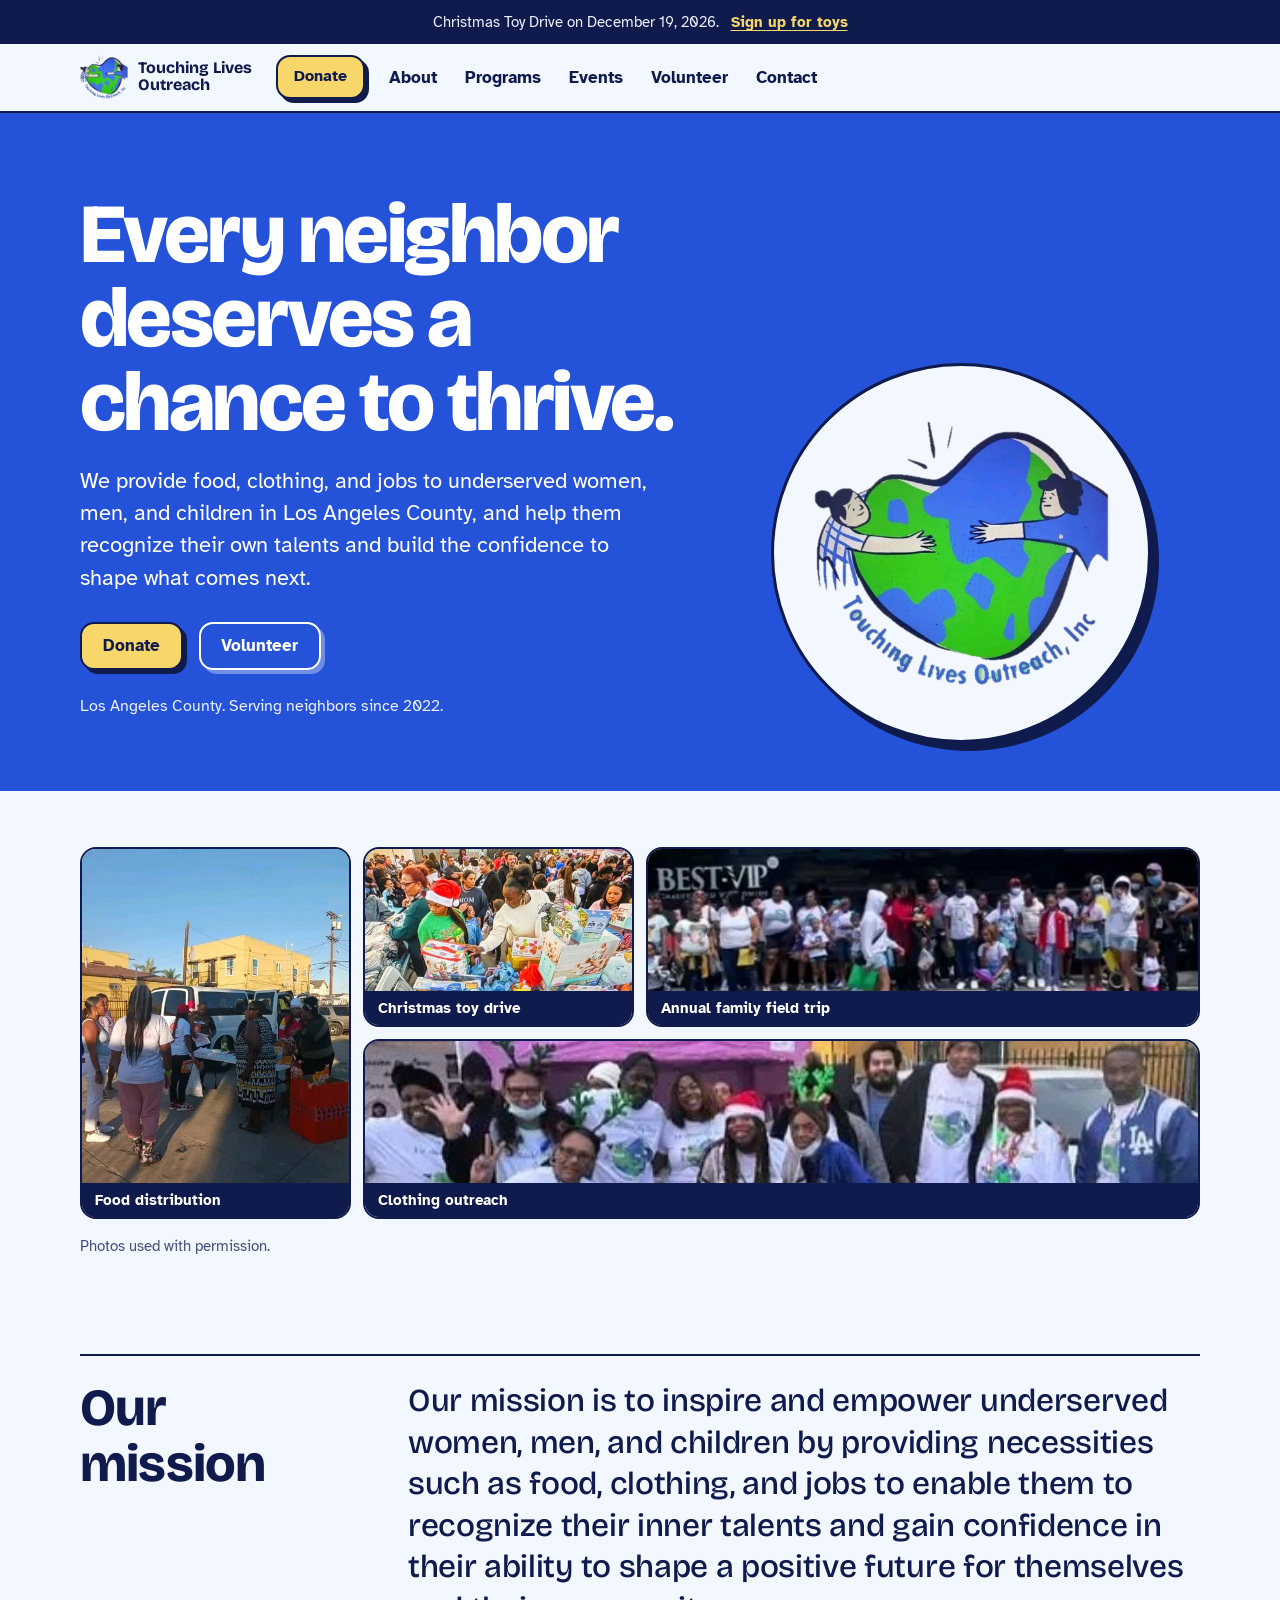
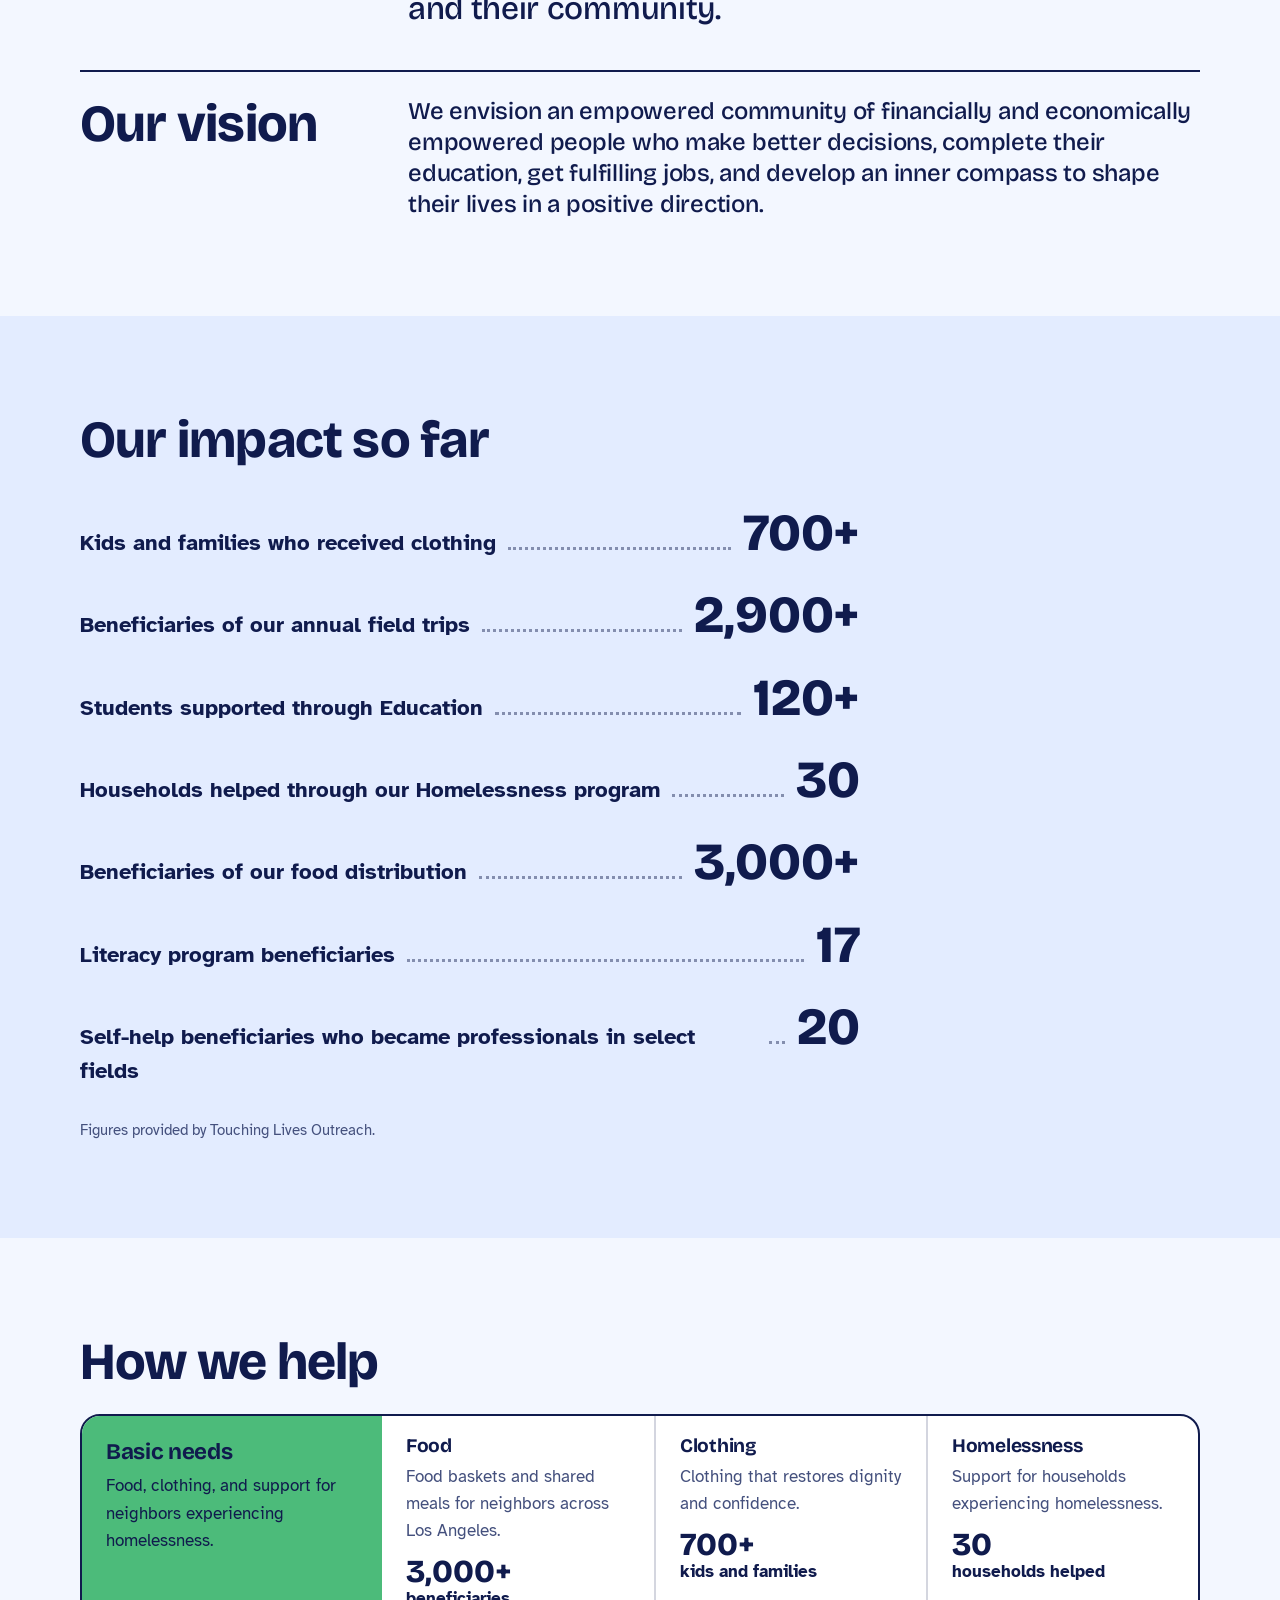
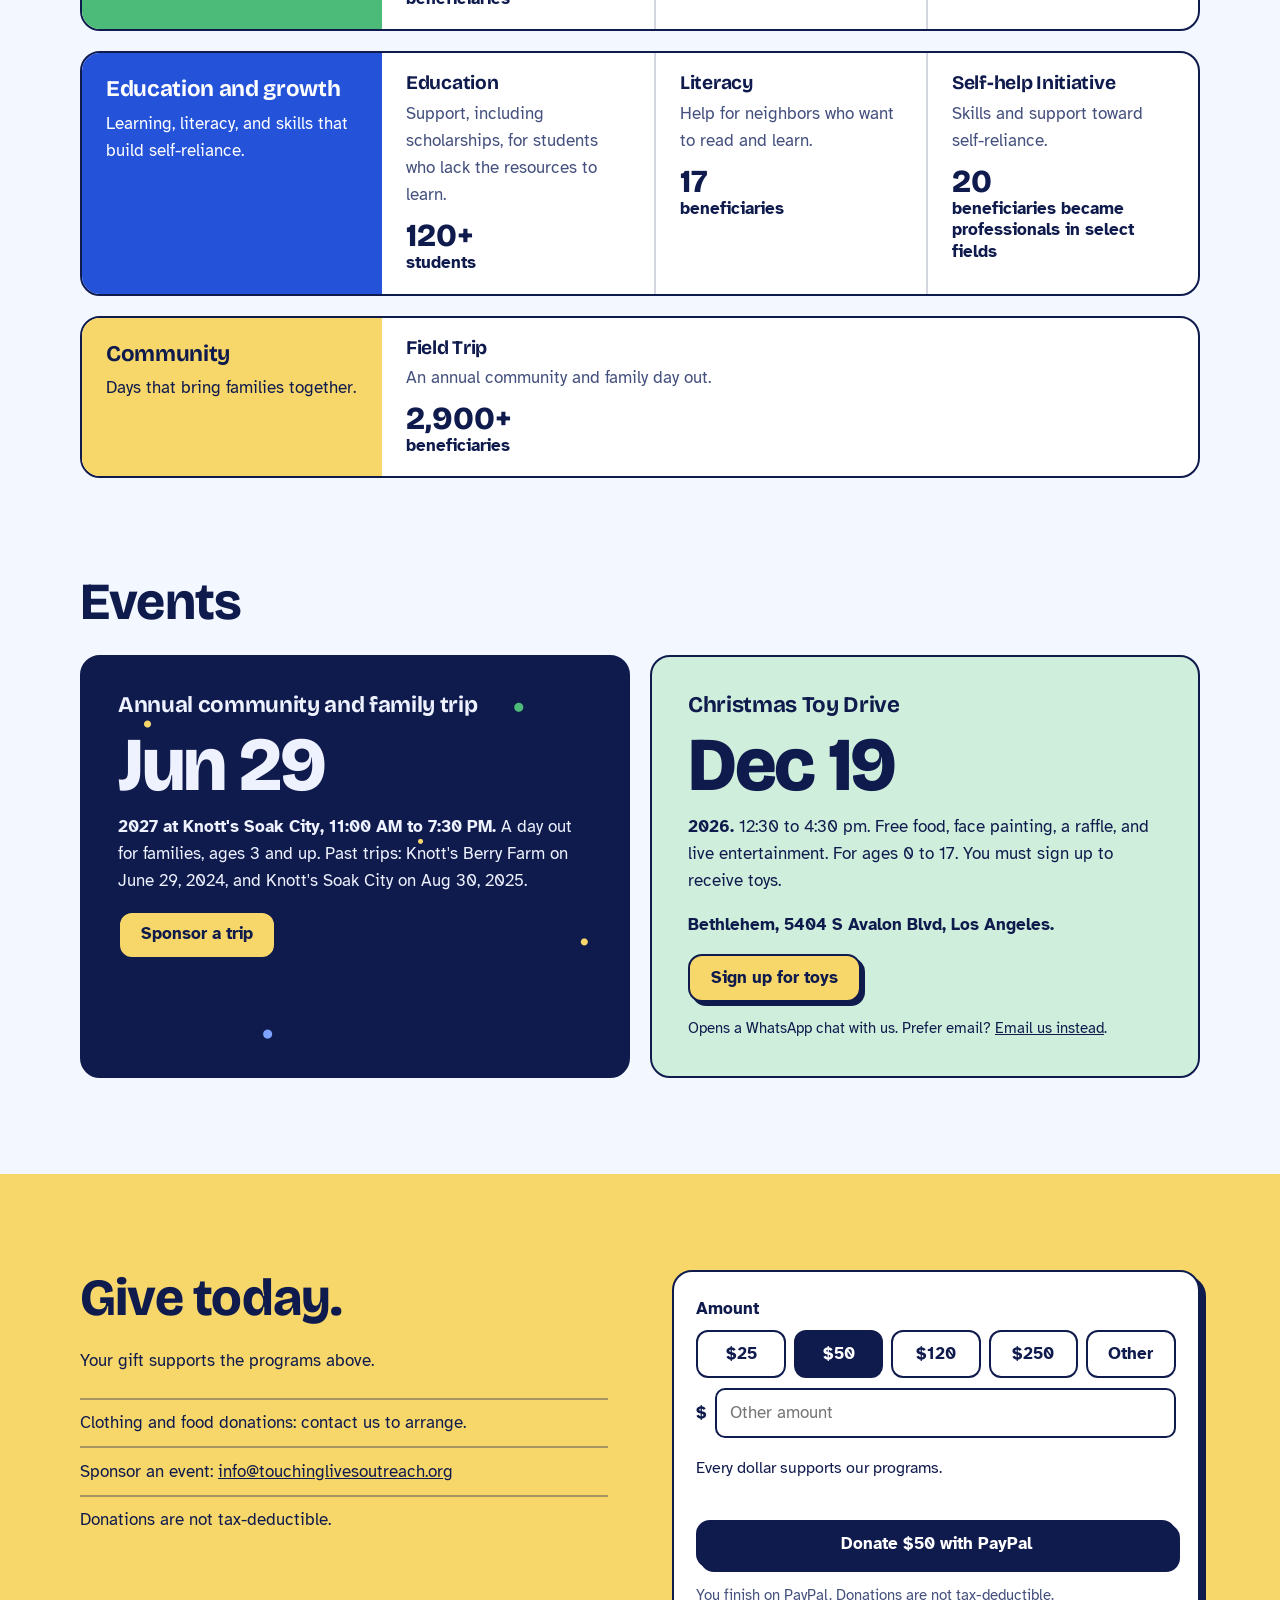
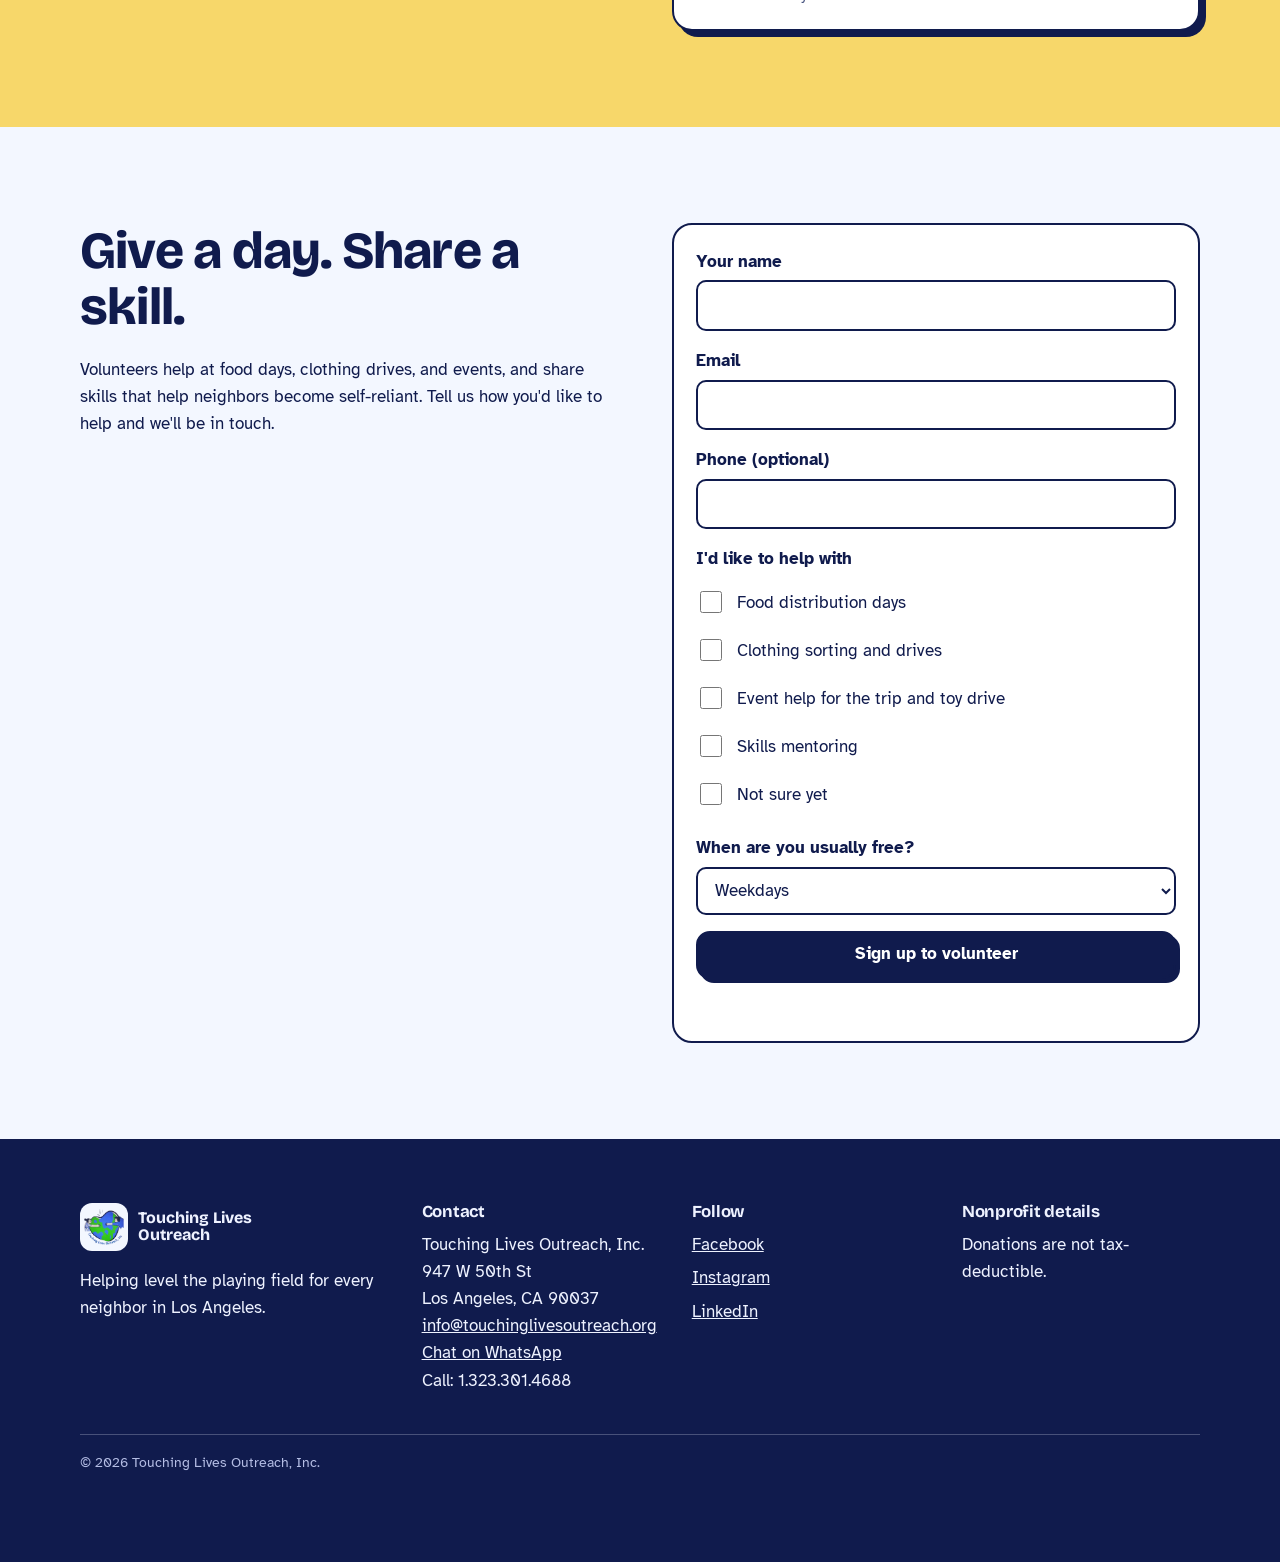
==== commit 638ef07c: "update index.html" ====
--- a/index.html
+++ b/index.html
@@ -541,7 +541,7 @@
         Touching Lives Outreach, Inc.<br>
         947 W 50th St<br>
         Los Angeles, CA 90037<br>
-        <a href="mailto:Info@touchinglivesoutreach.org">Info@touchinglivesoutreach.org</a><br>
+        <a href="mailto:info@touchinglivesoutreach.org">info@touchinglivesoutreach.org</a><br>
         <a href="https://wa.me/19096828810" target="_blank" rel="noopener">Chat on WhatsApp</a> <br>
         <p>Call: 1.323.301.4688 </p>
       </address>
